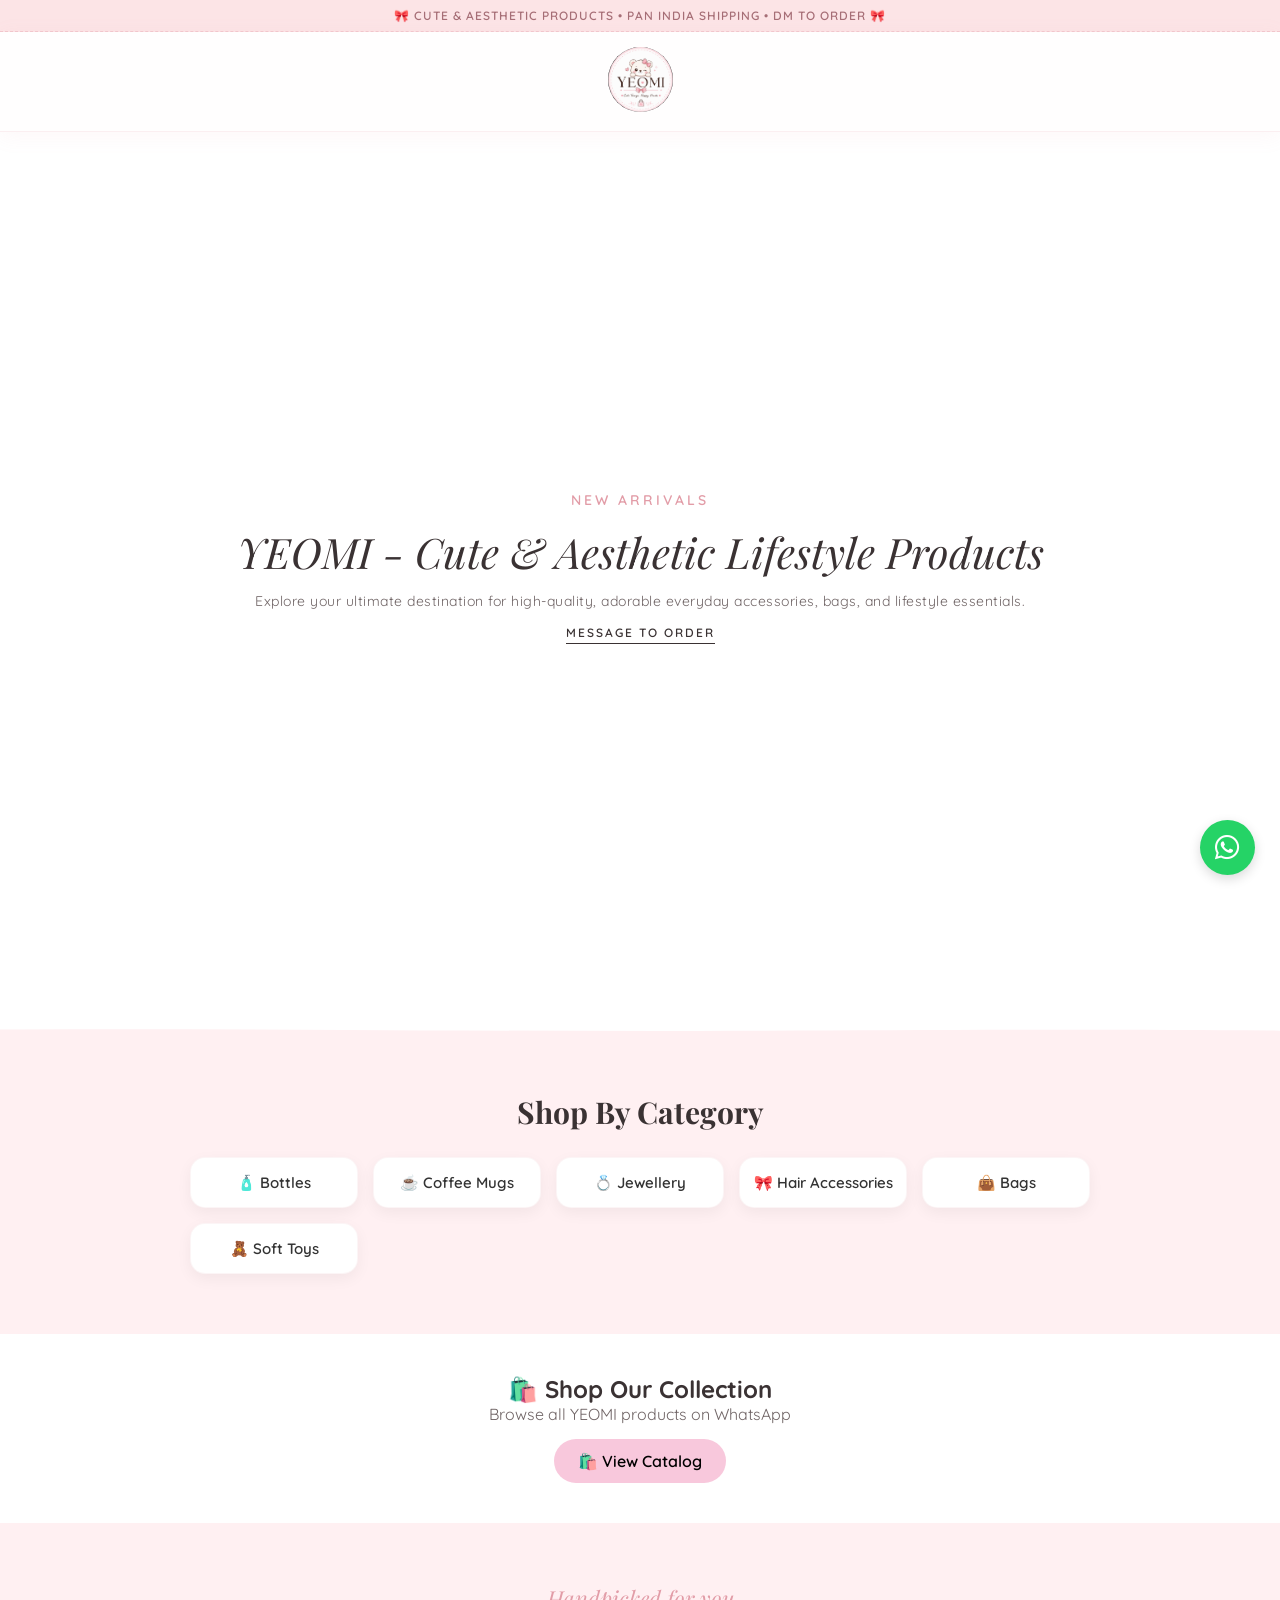
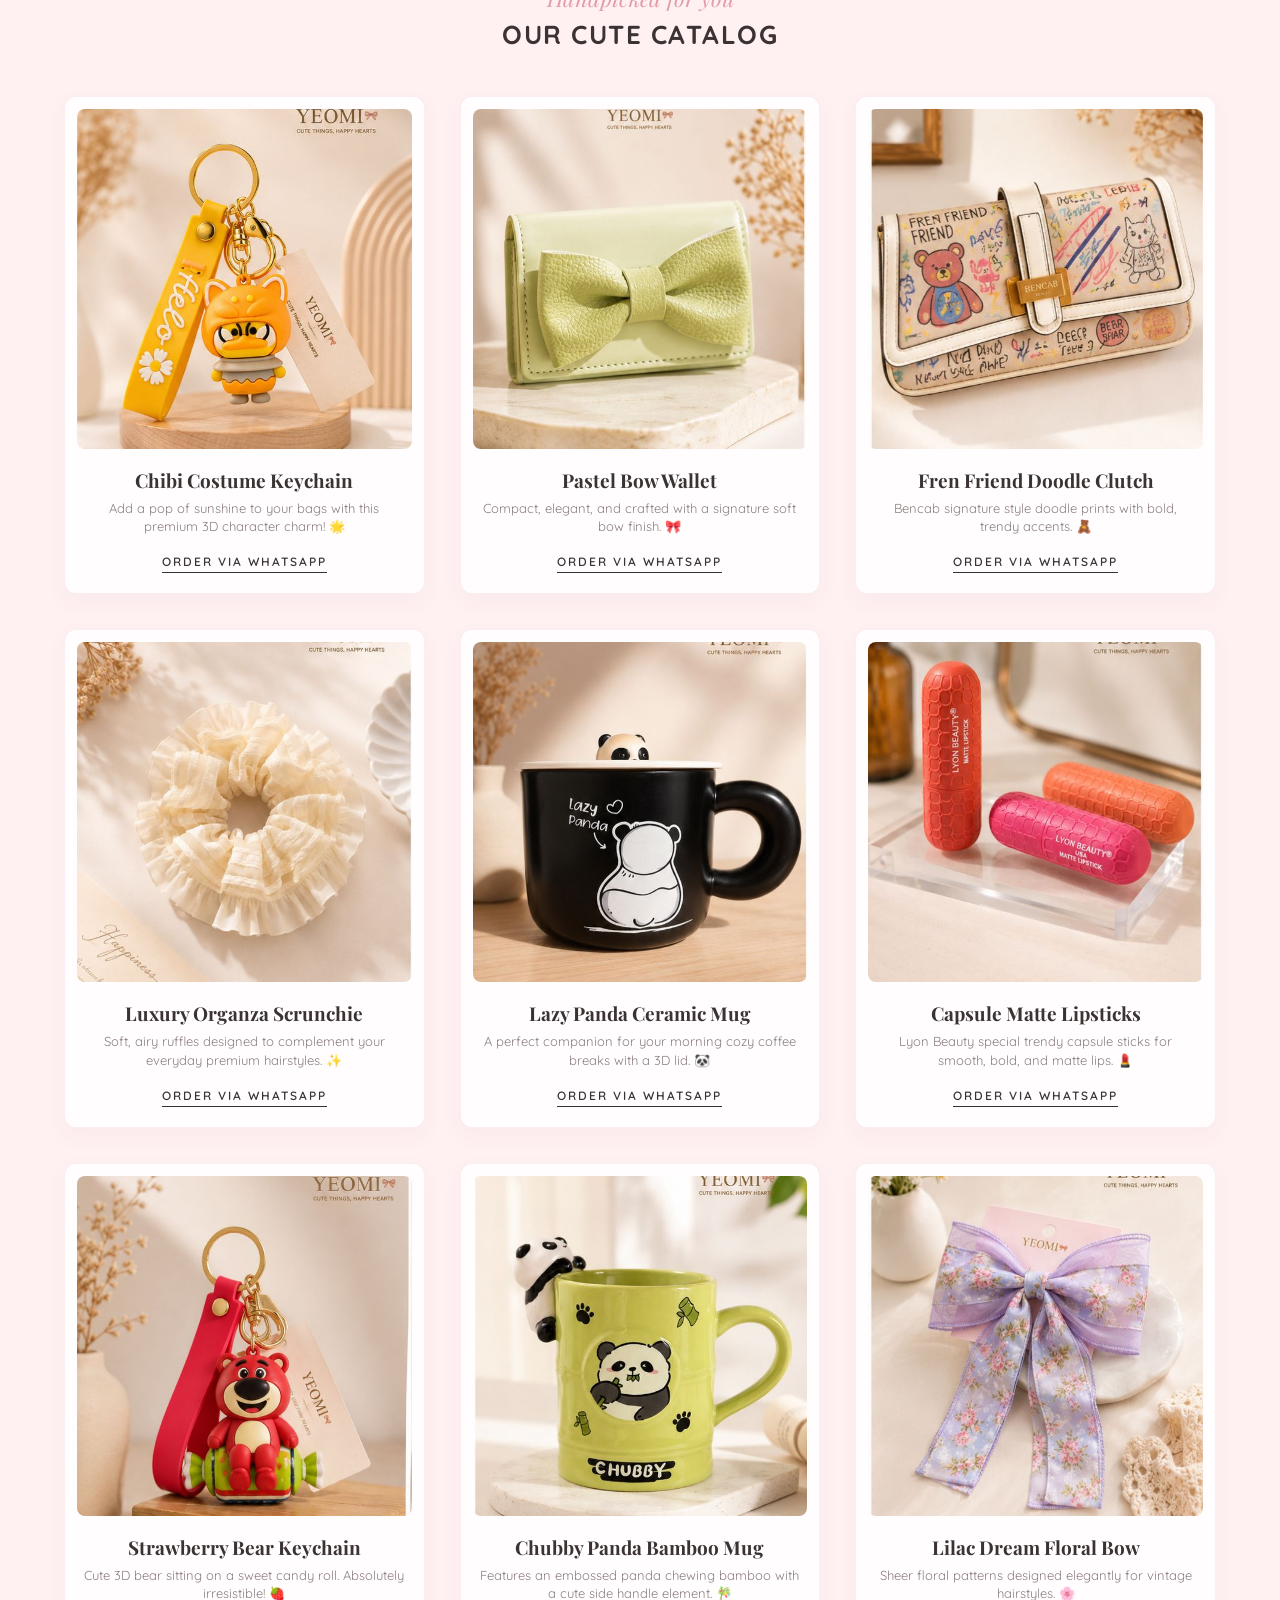
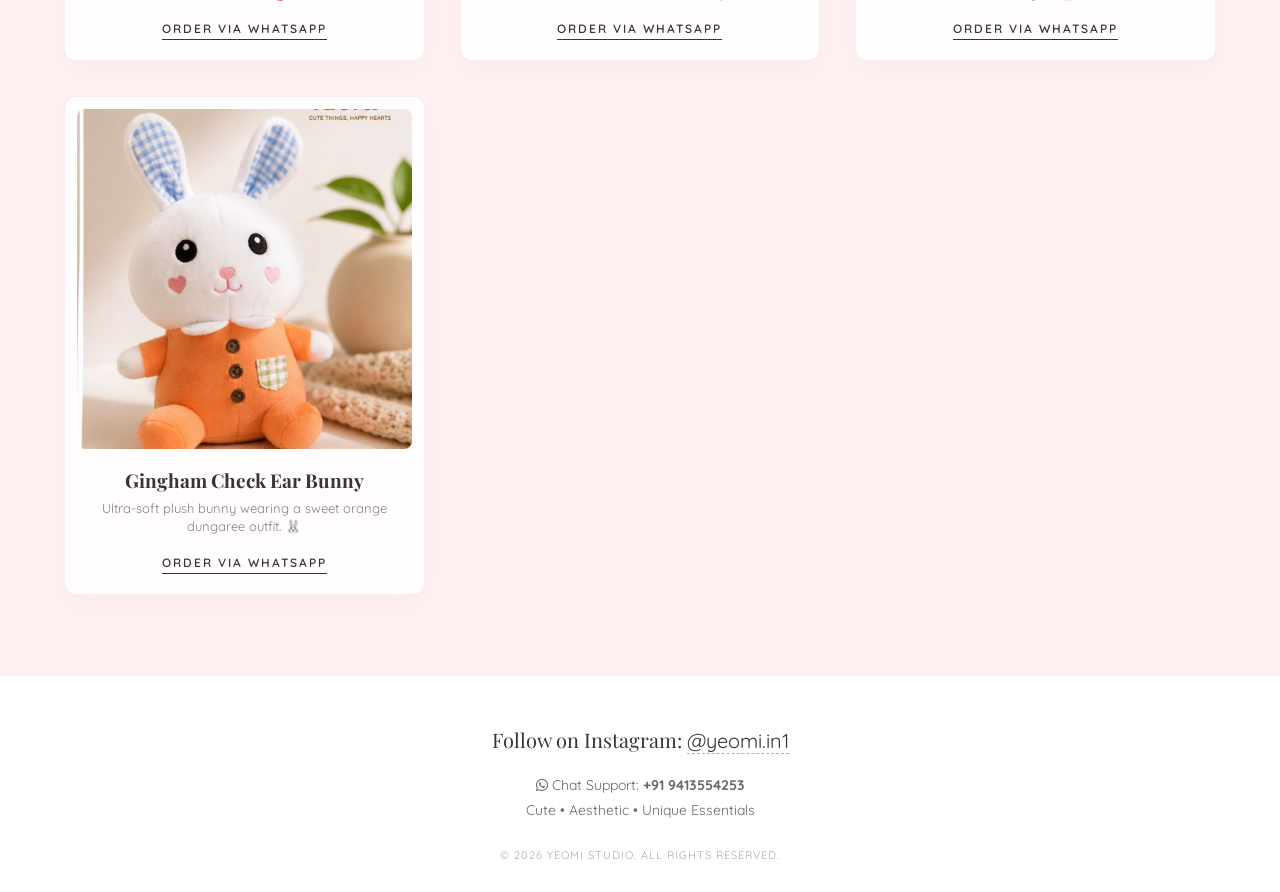
==== index.html @ 7b96a50b "Update index.html" ====
<!DOCTYPE html>
<html lang="en">
<head>
    <meta name="description" content="YEOMI - Cute & Aesthetic Lifestyle Products. Shop jewellery, handbags, school bags, lunch boxes, stationery, soft toys, gifts and more.">
    <meta name="keywords" content="YEOMI, lifestyle products, jewellery, handbags, school bags, lunch box, stationery, soft toys, gifts, cute products, aesthetic products">
    <meta name="author" content="YEOMI">
    <meta property="og:title" content="YEOMI | Cute Things, Happy Hearts">
    <meta property="og:description" content="Discover cute and aesthetic lifestyle products at YEOMI.">
    <meta property="og:type" content="website">
    <meta property="og:url" content="https://yeomiin.github.io/Yeomi/">
    <meta name="robots" content="index, follow">
    <meta name="google-site-verification" content="_8kBS1k2-muERNUGoUPrbV5JRM7Hd-opxj6peXqJu1k" />
    <meta charset="UTF-8">
    <meta name="viewport" content="width=device-width, initial-scale=1.0">
    <title>YEOMI | Cute Things, Happy Hearts</title>
    
    <link rel="preconnect" href="https://fonts.googleapis.com">
    <link rel="preconnect" href="https://fonts.gstatic.com" crossorigin>
    <link href="https://fonts.googleapis.com/css2?family=Playfair+Display:ital,wght@0,400..700;1,400..700&family=Quicksand:wght@400;500;600;700&display=swap" rel="stylesheet">
    <link rel="stylesheet" href="https://cdnjs.cloudflare.com/ajax/libs/font-awesome/6.4.0/css/all.min.css">
    <link rel="stylesheet" href="style.css">

    <style>
        :root {
            --bg-soft-pink: #FFF0F2;
            --premium-cream: #FFFDFD;
            --text-charcoal: #3A3233;
            --accent-rose: #E29CA7;
        }

        * {
            margin: 0;
            padding: 0;
            box-sizing: border-box;
            font-family: 'Quicksand', sans-serif;
        }

        body {
            background-color: var(--bg-soft-pink);
            color: var(--text-charcoal);
            overflow-x: hidden;
        }

        /* Top Bar */
        .top-bar {
            background-color: #FCE4E6;
            text-align: center;
            padding: 8px 10px;
            font-size: 12px;
            font-weight: 600;
            letter-spacing: 1px;
            color: #A66E76;
            border-bottom: 1px dashed rgba(226, 156, 167, 0.4);
        }

        /* Header Layout */
        header {
            background: rgba(255, 255, 255, 0.9);
            backdrop-filter: blur(10px);
            padding: 15px 5%;
            display: flex;
            justify-content: center;
            align-items: center;
            position: sticky;
            top: 0;
            z-index: 1000;
            border-bottom: 1px solid rgba(226, 156, 167, 0.15);
            box-shadow: 0 4px 20px rgba(226, 156, 167, 0.08);
        }

        .logo-container {
            text-align: center;
        }

        .brand-logo-img {
            height: 65px;
            object-fit: contain;
            border-radius: 50px;
        }

        /* Hero Section Fixed Responsive */
        .hero-section {
            background: white;
            padding: 60px 8% 90px;
            text-align: center;
            position: relative;
            display: flex;
            flex-direction: column;
            align-items: center;
            justify-content: center;
        }

        .hero-section h1 {
            font-family: 'Playfair Display', serif;
            font-style: italic;
            font-size: 42px;
            font-weight: 400;
            color: var(--text-charcoal);
            margin-bottom: 12px;
        }

        .hero-section p {
            font-size: 15px;
            color: #706566;
            max-width: 550px;
            margin: 0 auto 25px;
            letter-spacing: 0.5px;
        }

        /* Categories Styling */
        .categories {
            text-align: center;
            padding: 60px 5%;
            background: var(--bg-soft-pink);
        }

        .categories h2 {
            font-family: 'Playfair Display', serif;
            font-size: 30px;
            margin-bottom: 25px;
            color: var(--text-charcoal);
        }

        .category-grid {
            display: grid;
            grid-template-columns: repeat(auto-fit, minmax(140px, 1fr));
            gap: 15px;
            max-width: 900px;
            margin: 0 auto;
        }

        .category-grid a {
            padding: 15px 10px;
            background: #fff;
            border-radius: 15px;
            text-decoration: none;
            color: #333;
            font-size: 15px;
            font-weight: 600;
            box-shadow: 0 5px 15px rgba(0,0,0,0.05);
            transition: transform 0.3s ease;
            border: 1px solid rgba(226, 156, 167, 0.1);
        }

        .category-grid a:hover {
            transform: translateY(-3px);
        }

        /* Torn border divider style */
        .torn-divider {
            position: absolute;
            bottom: 0;
            left: 0;
            width: 100%;
            overflow: hidden;
            line-height: 0;
            transform: rotate(180deg);
        }

        .torn-divider svg {
            position: relative;
            display: block;
            width: calc(150% + 1.3px);
            height: 35px;
        }

        .torn-divider .shape-fill {
            fill: var(--bg-soft-pink);
        }

        /* Grid Section */
        .grid-container {
            padding: 60px 5% 80px;
        }

        .section-header-tag {
            font-family: 'Playfair Display', serif;
            font-style: italic;
            font-size: 22px;
            text-align: center;
            color: var(--accent-rose);
            margin-bottom: 5px;
        }

        .section-main-title {
            font-size: 26px;
            font-weight: 700;
            text-align: center;
            letter-spacing: 1.5px;
            text-transform: uppercase;
            margin-bottom: 45px;
            color: var(--text-charcoal);
        }

        .product-grid {
            display: grid;
            grid-template-columns: repeat(auto-fit, minmax(280px, 1fr));
            gap: 35px;
        }

        .product-card {
            background: var(--premium-cream);
            border-radius: 12px;
            box-shadow: 0 8px 25px rgba(109, 76, 81, 0.04);
            border: 1px solid rgba(226, 156, 167, 0.15);
            padding: 12px;
            transition: transform 0.4s ease, box-shadow 0.4s ease;
            display: flex;
            flex-direction: column;
            justify-content: space-between;
        }

        .product-card:hover {
            transform: translateY(-6px);
            box-shadow: 0 12px 30px rgba(226, 156, 167, 0.2);
        }

        .image-box {
            width: 100%;
            height: 340px;
            overflow: hidden;
            position: relative;
            background: #fff;
            border-radius: 8px;
        }

        .image-box img {
            width: 100%;
            height: 100%;
            object-fit: cover;
            transition: transform 0.5s ease;
        }

        .product-card:hover .image-box img {
            transform: scale(1.04);
        }

        .product-meta {
            padding: 18px 5px 8px;
            text-align: center;
        }

        .product-name {
            font-family: 'Playfair Display', serif;
            font-size: 19px;
            color: var(--text-charcoal);
            margin-bottom: 6px;
        }

        .product-caption {
            font-size: 13px;
            color: #8C7E80;
            margin-bottom: 15px;
            line-height: 1.4;
        }

        .action-link {
            display: inline-block;
            border-bottom: 1px solid var(--text-charcoal);
            color: var(--text-charcoal);
            text-decoration: none;
            font-size: 12px;
            font-weight: 600;
            letter-spacing: 2px;
            text-transform: uppercase;
            padding-bottom: 3px;
            transition: all 0.3s;
        }

        .action-link:hover {
            color: var(--accent-rose);
            border-color: var(--accent-rose);
        }

        .whatsapp-float {
            position: fixed;
            bottom: 25px;
            right: 25px;
            background-color: #25D366;
            color: white;
            width: 55px;
            height: 55px;
            border-radius: 50%;
            display: flex;
            justify-content: center;
            align-items: center;
            font-size: 28px;
            box-shadow: 0 4px 12px rgba(0,0,0,0.15);
            z-index: 2000;
            text-decoration: none;
        }

        footer {
            background: white;
            padding: 50px 5% 30px;
            text-align: center;
            border-top: 1px solid rgba(226, 156, 167, 0.15);
        }

        .footer-logo {
            height: 50px;
            margin-bottom: 15px;
            border-radius: 50px;
        }

        .insta-handle {
            font-family: 'Playfair Display', serif;
            font-size: 20px;
            margin-bottom: 20px;
        }

        .insta-handle a {
            color: var(--text-charcoal);
            text-decoration: none;
            border-bottom: 1px dashed var(--accent-rose);
        }

        .info-lines {
            font-size: 14px;
            color: #706566;
            line-height: 1.8;
            margin-bottom: 25px;
        }

        .footer-rights {
            font-size: 11px;
            color: #B5A9AA;
            letter-spacing: 1px;
            text-transform: uppercase;
        }

        /* --- MOBILE RESPONSIVE FIXES --- */
        @media (max-width: 768px) {
            .hero-section {
                padding: 50px 20px 70px;
            }
            .hero-section h1 {
                font-size: 28px;
                line-height: 1.3;
            }
            .hero-section p {
                font-size: 14px;
            }
            .category-grid {
                grid-template-columns: repeat(2, 1fr); /* Mobile par automatic 2 columns */
                gap: 10px;
            }
            .product-grid {
                grid-template-columns: 1fr; /* Mobile par single product column */
                gap: 25px;
            }
        }
    </style>
</head>
<body>

    <div class="top-bar">
        🎀 CUTE & AESTHETIC PRODUCTS • PAN INDIA SHIPPING • DM TO ORDER 🎀
    </div>

    <header>
        <div class="logo-container">
            <img src="IMG_6376.jpg.PNG" alt="YEOMI Logo" class="brand-logo-img" onerror="this.src='https://via.placeholder.com/150x65/fff/e29ca7?text=YEOMI'">
        </div>
    </header>

    <div class="hero-section">
        <p style="text-transform: uppercase; font-size: 11px; letter-spacing: 3px; color: var(--accent-rose); font-weight: 600; margin-bottom: 5px;">New Arrivals</p>
        <h1>YEOMI - Cute & Aesthetic Lifestyle Products</h1>
        <p>Explore your ultimate destination for high-quality, adorable everyday accessories, bags, and lifestyle essentials.</p>
        <a href="https://wa.me/919413554253" target="_blank" class="action-link">Message To Order</a>

        <div class="torn-divider">
            <svg data-name="Layer 1" xmlns="http://www.w3.org/2000/svg" viewBox="0 0 1200 1200" preserveAspectRatio="none">
                <path d="M0,0V46.29c47.79,22.2,103.59,32.17,158,28,70.36-5.37,136.33-33.31,206.8-37.5C438.64,32.43,512.34,53.67,583,72.05c69.27,18,138.3,24.88,209.4,13.08,36.15-6,69.85-17.84,104.45-29.34C989.49,25,1113-14.29,1200,42.4V0Z" class="shape-fill"></path>
            </svg>
        </div>
    </div>

    <section class="categories">
        <h2>Shop By Category</h2>
        <div class="category-grid">
            <a href="bottles.html">🧴 Bottles</a>
            <a href="mugs.html">☕ Coffee Mugs</a>
            <a href="jewellery.html">💍 Jewellery</a>
            <a href="hair.html">🎀 Hair Accessories</a>
            <a href="bags.html">👜 Bags</a>
            <a href="toys.html">🧸 Soft Toys</a>
        </div>
    </section>

    <section style="text-align:center; padding:40px 20px; background: white;">
        <h2>🛍️ Shop Our Collection</h2>
        <p style="color:#706566; margin-bottom: 15px;">Browse all YEOMI products on WhatsApp</p>
        <a href="https://wa.me/c/919413554253" target="_blank">
            <button style="background:#f8c8dc; color:#000; border:none; padding:12px 24px; border-radius:25px; font-size:16px; cursor:pointer; font-weight:600;">
                🛍️ View Catalog
            </button>
        </a>
    </section>

    <div class="grid-container">
        <div class="section-header-tag">Handpicked for you</div>
        <div class="section-main-title">Our Cute Catalog</div>

        <div class="product-grid">
            <div class="product-card">
                <div class="image-box">
                    <img src="IMG_6451.jpeg.JPG" alt="Yellow Costume Keychain" onerror="this.src='https://via.placeholder.com/300x340/fff/e29ca7?text=Keychain'">
                </div>
                <div class="product-meta">
                    <h3 class="product-name">Chibi Costume Keychain</h3>
                    <p class="product-caption">Add a pop of sunshine to your bags with this premium 3D character charm! 🌟</p>
                    <a href="https://wa.me/919413554253?text=Hi%20YEOMI,%20I%20want%20to%20order%20the%20Yellow%20Costume%20Keychain" target="_blank" class="action-link">Order via WhatsApp</a>
                </div>
            </div>

            <div class="product-card">
                <div class="image-box">
                    <img src="IMG_6458.jpeg.JPG" alt="Aesthetic Bow Wallet" onerror="this.src='https://via.placeholder.com/300x340/fff/e29ca7?text=Wallet'">
                </div>
                <div class="product-meta">
                    <h3 class="product-name">Pastel Bow Wallet</h3>
                    <p class="product-caption">Compact, elegant, and crafted with a signature soft bow finish. 🎀</p>
                    <a href="https://wa.me/919413554253?text=Hi%20YEOMI,%20I%20want%20to%20order%20the%20Pastel%20Bow%20Wallet" target="_blank" class="action-link">Order via WhatsApp</a>
                </div>
            </div>

            <div class="product-card">
                <div class="image-box">
                    <img src="IMG_6457.jpeg.JPG" alt="Doodle Art Bag" onerror="this.src='https://via.placeholder.com/300x340/fff/e29ca7?text=Clutch'">
                </div>
                <div class="product-meta">
                    <h3 class="product-name">Fren Friend Doodle Clutch</h3>
                    <p class="product-caption">Bencab signature style doodle prints with bold, trendy accents. 🧸</p>
                    <a href="https://wa.me/919413554253?text=Hi%20YEOMI,%20I%20want%20to%20order%20the%20Doodle%20Clutch" target="_blank" class="action-link">Order via WhatsApp</a>
                </div>
            </div>

            <div class="product-card">
                <div class="image-box">
                    <img src="IMG_64510.jpeg.JPG" alt="Frilly Scrunchie" onerror="this.src='https://via.placeholder.com/300x340/fff/e29ca7?text=Scrunchie'">
                </div>
                <div class="product-meta">
                    <h3 class="product-name">Luxury Organza Scrunchie</h3>
                    <p class="product-caption">Soft, airy ruffles designed to complement your everyday premium hairstyles. ✨</p>
                    <a href="https://wa.me/919413554253?text=Hi%20YEOMI,%20I%20want%20to%20order%20the%20Organza%20Scrunchie" target="_blank" class="action-link">Order via WhatsApp</a>
                </div>
            </div>

            <div class="product-card">
                <div class="image-box">
                    <img src="IMG_6459.jpeg.JPG" alt="Lazy Panda Mug" onerror="this.src='https://via.placeholder.com/300x340/fff/e29ca7?text=Panda+Mug+Black'">
                </div>
                <div class="product-meta">
                    <h3 class="product-name">Lazy Panda Ceramic Mug</h3>
                    <p class="product-caption">A perfect companion for your morning cozy coffee breaks with a 3D lid. 🐼</p>
                    <a href="https://wa.me/919413554253?text=Hi%20YEOMI,%20I%20want%20to%20order%20the%20Lazy%20Panda%20Mug" target="_blank" class="action-link">Order via WhatsApp</a>
                </div>
            </div>

            <div class="product-card">
                <div class="image-box">
                    <img src="IMG_6452.jpeg.JPG" alt="Capsule Matte Lipsticks" onerror="this.src='https://via.placeholder.com/300x340/fff/e29ca7?text=Lipsticks'">
                </div>
                <div class="product-meta">
                    <h3 class="product-name">Capsule Matte Lipsticks</h3>
                    <p class="product-caption">Lyon Beauty special trendy capsule sticks for smooth, bold, and matte lips. 💄</p>
                    <a href="https://wa.me/919413554253?text=Hi%20YEOMI,%20I%20want%20to%20order%20the%20Capsule%20Lipsticks" target="_blank" class="action-link">Order via WhatsApp</a>
                </div>
            </div>

            <div class="product-card">
                <div class="image-box">
                    <img src="IMG_6456.jpeg.JPG" alt="Red Lotso Bear Keychain" onerror="this.src='https://via.placeholder.com/300x340/fff/e29ca7?text=Bear+Keychain'">
                </div>
                <div class="product-meta">
                    <h3 class="product-name">Strawberry Bear Keychain</h3>
                    <p class="product-caption">Cute 3D bear sitting on a sweet candy roll. Absolutely irresistible! 🍓</p>
                    <a href="https://wa.me/919413554253?text=Hi%20YEOMI,%20I%20want%20to%20order%20the%20Strawberry%20Bear%20Keychain" target="_blank" class="action-link">Order via WhatsApp</a>
                </div>
            </div>

            <div class="product-card">
                <div class="image-box">
                    <img src="IMG_6453.jpeg.JPG" alt="Chubby Panda Mug" onerror="this.src='https://via.placeholder.com/300x340/fff/e29ca7?text=Panda+Mug+Green'">
                </div>
                <div class="product-meta">
                    <h3 class="product-name">Chubby Panda Bamboo Mug</h3>
                    <p class="product-caption">Features an embossed panda chewing bamboo with a cute side handle element. 🎋</p>
                    <a href="https://wa.me/919413554253?text=Hi%20YEOMI,%20I%20want%20to%20order%20the%20Chubby%20Panda%20Mug" target="_blank" class="action-link">Order via WhatsApp</a>
                </div>
            </div>

            <div class="product-card">
                <div class="image-box">
                    <img src="IMG_6455.jpeg.JPG" alt="Purple Floral Bow Clip" onerror="this.src='https://via.placeholder.com/300x340/fff/e29ca7?text=Floral+Bow'">
                </div>
                <div class="product-meta">
                    <h3 class="product-name">Lilac Dream Floral Bow</h3>
                    <p class="product-caption">Sheer floral patterns designed elegantly for vintage hairstyles. 🌸</p>
                    <a href="https://wa.me/919413554253?text=Hi%20YEOMI,%20I%20want%20to%20order%20the%20Lilac%20Floral%20Bow" target="_blank" class="action-link">Order via WhatsApp</a>
                </div>
            </div>

            <div class="product-card">
                <div class="image-box">
                    <img src="IMG_6454.jpeg.JPG" alt="Cute Bunny Plush" onerror="this.src='https://via.placeholder.com/300x340/fff/e29ca7?text=Bunny+Plush'">
                </div>
                <div class="product-meta">
                    <h3 class="product-name">Gingham Check Ear Bunny</h3>
                    <p class="product-caption">Ultra-soft plush bunny wearing a sweet orange dungaree outfit. 🐰</p>
                    <a href="https://wa.me/919413554253?text=Hi%20YEOMI,%20I%20want%20to%20order%20the%20Bunny%20Plush" target="_blank" class="action-link">Order via WhatsApp</a>
                </div>
            </div>
        </div>
    </div>

    <footer>
        <img src="IMG_6376.jpg" alt="YEOMI Footer Logo" class="footer-logo" onerror="this.style.display='none'">
        <div class="insta-handle">
            Follow on Instagram: <a href="https://www.instagram.com/yeomi.in1" target="_blank">@yeomi.in1</a>
        </div>
        <div class="info-lines">
            <i class="fab fa-whatsapp"></i> Chat Support: <strong>+91 9413554253</strong> <br>
            Cute • Aesthetic • Unique Essentials
        </div>
        <div class="footer-rights">
            &copy; 2026 YEOMI Studio. All Rights Reserved.
        </div>
    </footer>

    <a href="https://wa.me/919413554253" class="whatsapp-float" target="_blank" title="Chat with YEOMI">
        <i class="fab fa-whatsapp"></i>
    </a>

</body>
</html>
---- style.css ----
/* Reset & Base Styles */
* {
    margin: 0;
    padding: 0;
    box-sizing: border-box;
}

body {
    background-color: #FDFBF7; /* Matte Creamy Ivory */
    font-family: 'Montserrat', sans-serif;
    color: #2C2520; /* Deep Charcoal Espresso */
    overflow-x: hidden;
}

/* Navbar Styling */
.navbar {
    position: fixed;
    top: 0;
    left: 0;
    width: 100%;
    display: flex;
    justify-content: space-between;
    align-items: center;
    padding: 25px 50px;
    background-color: rgba(253, 251, 247, 0.85); /* Semi-transparent cream */
    backdrop-filter: blur(10px);
    z-index: 1000;
    border-bottom: 1px solid rgba(44, 37, 32, 0.05);
}

.nav-links a, .nav-icons a {
    text-decoration: none;
    color: #2C2520;
    font-size: 11px;
    text-transform: uppercase;
    letter-spacing: 2px;
    margin-right: 30px;
    font-weight: 300;
    transition: opacity 0.3s ease;
}

.nav-links a:hover, .nav-icons a:hover {
    opacity: 0.6;
}

.brand-logo h1 {
    font-family: 'Bodoni Moda', serif;
    font-size: 28px;
    font-weight: 400;
    letter-spacing: 6px;
    text-transform: uppercase;
}

/* Hero Section Styling */
.hero-section {
    position: relative;
    width: 100%;
    height: 100vh;
    display: flex;
    align-items: center;
    justify-content: center;
    text-align: center;
}

.hero-image-wrapper {
    position: absolute;
    top: 0;
    left: 0;
    width: 100%;
    height: 100%;
    z-index: 1;
}

.hero-img {
    width: 100%;
    height: 100%;
    object-fit: cover; /* Responsively handles the image across devices */
    filter: brightness(0.95); /* Makes the text overlay pop elegantly */
}

.hero-content {
    position: relative;
    z-index: 2;
    max-width: 800px;
    padding: 20px;
}

.hero-subtitle {
    font-size: 12px;
    letter-spacing: 4px;
    text-transform: uppercase;
    margin-bottom: 15px;
    font-weight: 400;
    opacity: 0.8;
}

.hero-title {
    font-family: 'Bodoni Moda', serif;
    font-size: 52px;
    font-weight: 300;
    letter-spacing: 2px;
    margin-bottom: 35px;
    font-style: italic;
}

.hero-btn {
    display: inline-block;
    text-decoration: none;
    color: #2C2520;
    font-size: 11px;
    letter-spacing: 3px;
    font-weight: 400;
    padding: 12px 35px;
    border: 1px solid #2C2520;
    background: transparent;
    transition: all 0.4s ease;
}

.hero-btn:hover {
    background-color: #2C2520;
    color: #FDFBF7;
}

/* Mobile Responsiveness */
@media (max-width: 768px) {
    .navbar {
        padding: 20px;
    }
    .nav-links {
        display: none; /* Premium mobile menus usually hide links into a burger icon */
    }
    .hero-title {
        font-size: 36px;
    }
}.categories {
  text-align: center;
  padding: 40px 20px;
}

.categories h2 {
  font-size: 30px;
  margin-bottom: 25px;
}

.category-grid {
  display: grid;
  grid-template-columns: repeat(3, 1fr);
  gap: 15px;
}

.category-grid a {
  padding: 20px;
  background: #fff;
  border-radius: 15px;
  text-decoration: none;
  color: #333;
  font-size: 18px;
  box-shadow: 0 5px 15px rgba(0,0,0,0.1);
}


  .hero-section p {
    font-size: 14px !important;
    max-width: 100% !important; /* Text ko poori screen par sahi se adjust karega */
    margin: 0 auto 15px !important;
  }
}
/* Final Mobile Responsive Fix */
@media (max-width: 768px) {
  
  /* Pure section ko ek line me lane ke liye */
  .hero-section {
    padding: 40px 20px 60px !important;
    display: flex !important;
    flex-direction: column !important; /* Sab ek ke niche ek aayega */
    align-items: center !important;
    justify-content: center !important;
    text-align: center !important;
    gap: 15px !important; /* Elements ke beech gap */
  }

  /* Is section ke andar jo bhi cheez ho (text, buttons, links) unhe seedha karne ke liye */
  .hero-section *, 
  .hero-section div, 
  .hero-section span, 
  .hero-section a {
    position: static !important; /* Purani saari galat positions ko cancel karega */
    display: block !important;
    width: 100% !important;
    max-width: 100% !important;
    margin: 0 auto !important;
    transform: none !important;
    float: none !important;
  }

  /* Heading text size fix */
  .hero-section h1 {
    font-size: 30px !important;
    line-height: 1.3 !important;
    margin-bottom: 10px !important;
  }

  /* Description text fix */
  .hero-section p {
    font-size: 14px !important;
    line-height: 1.5 !important;
    color: #706566 !important;
    margin-bottom: 15px !important;
  }
}
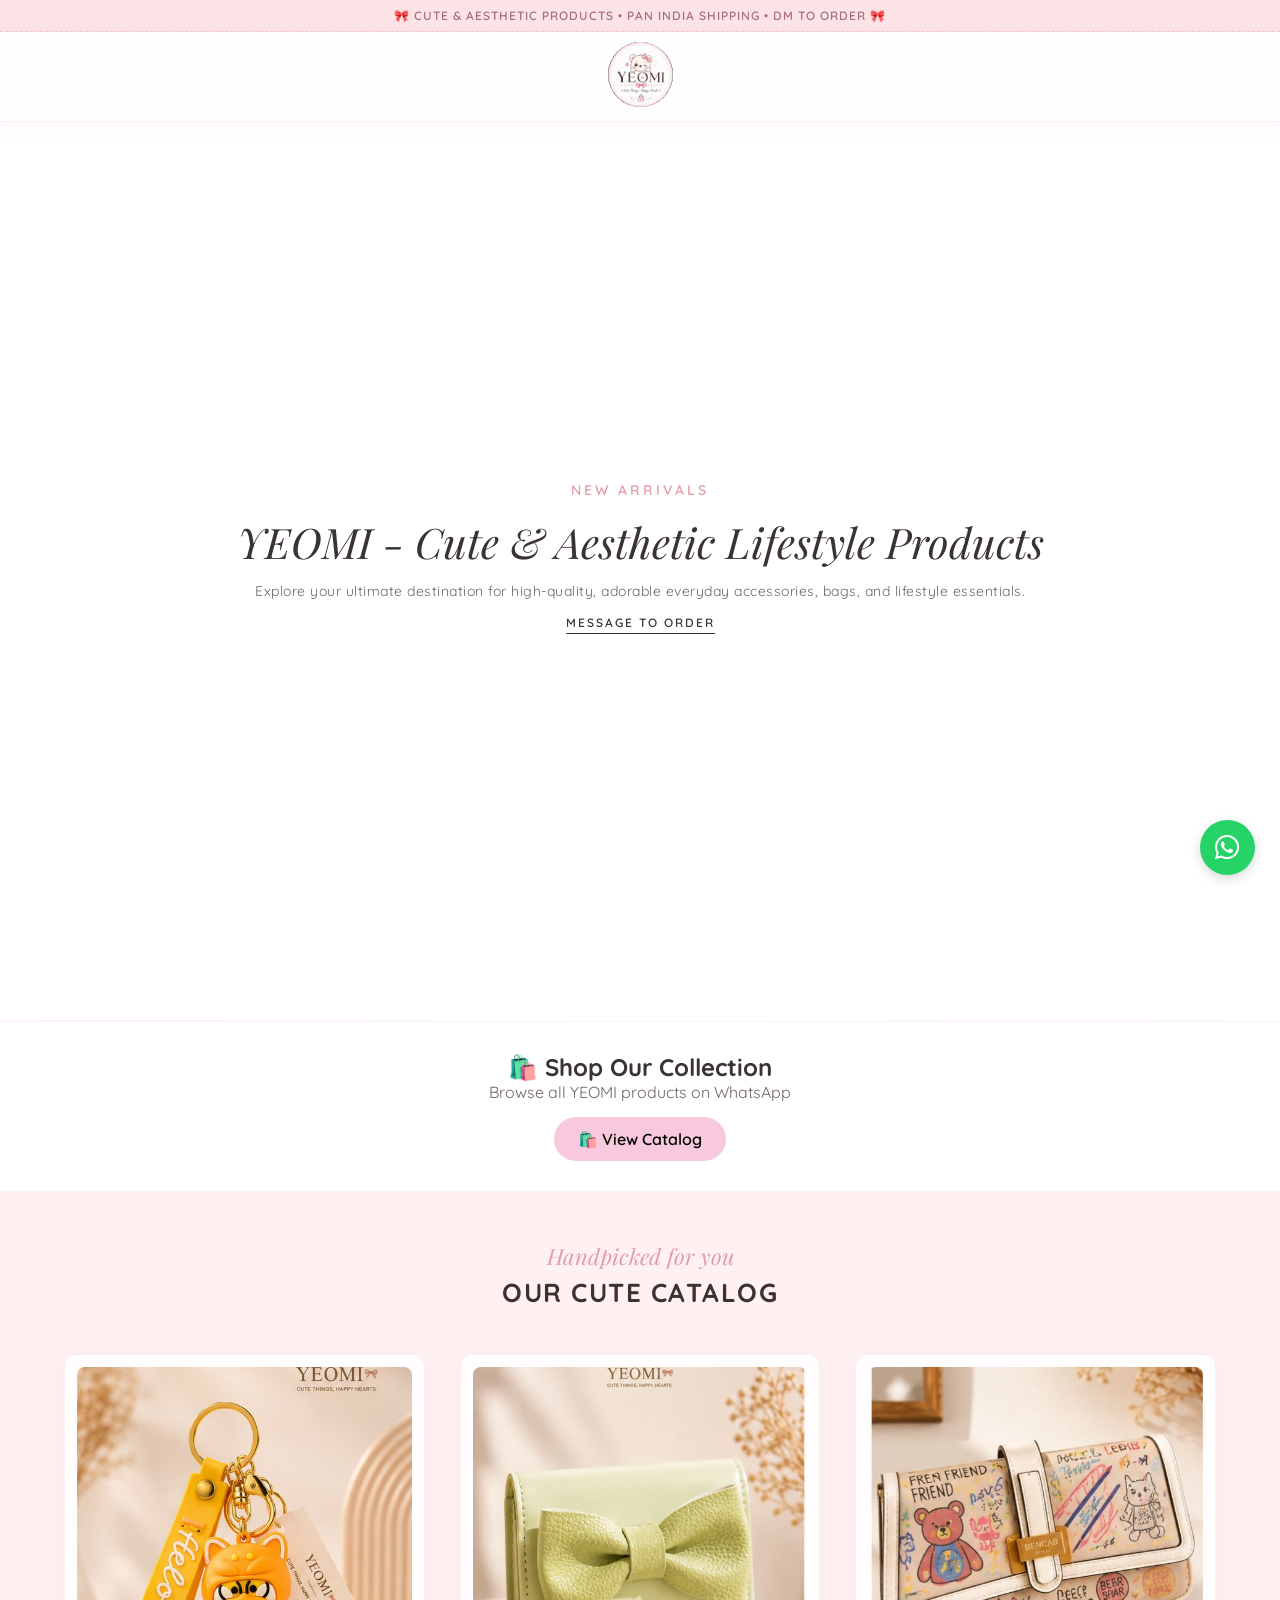
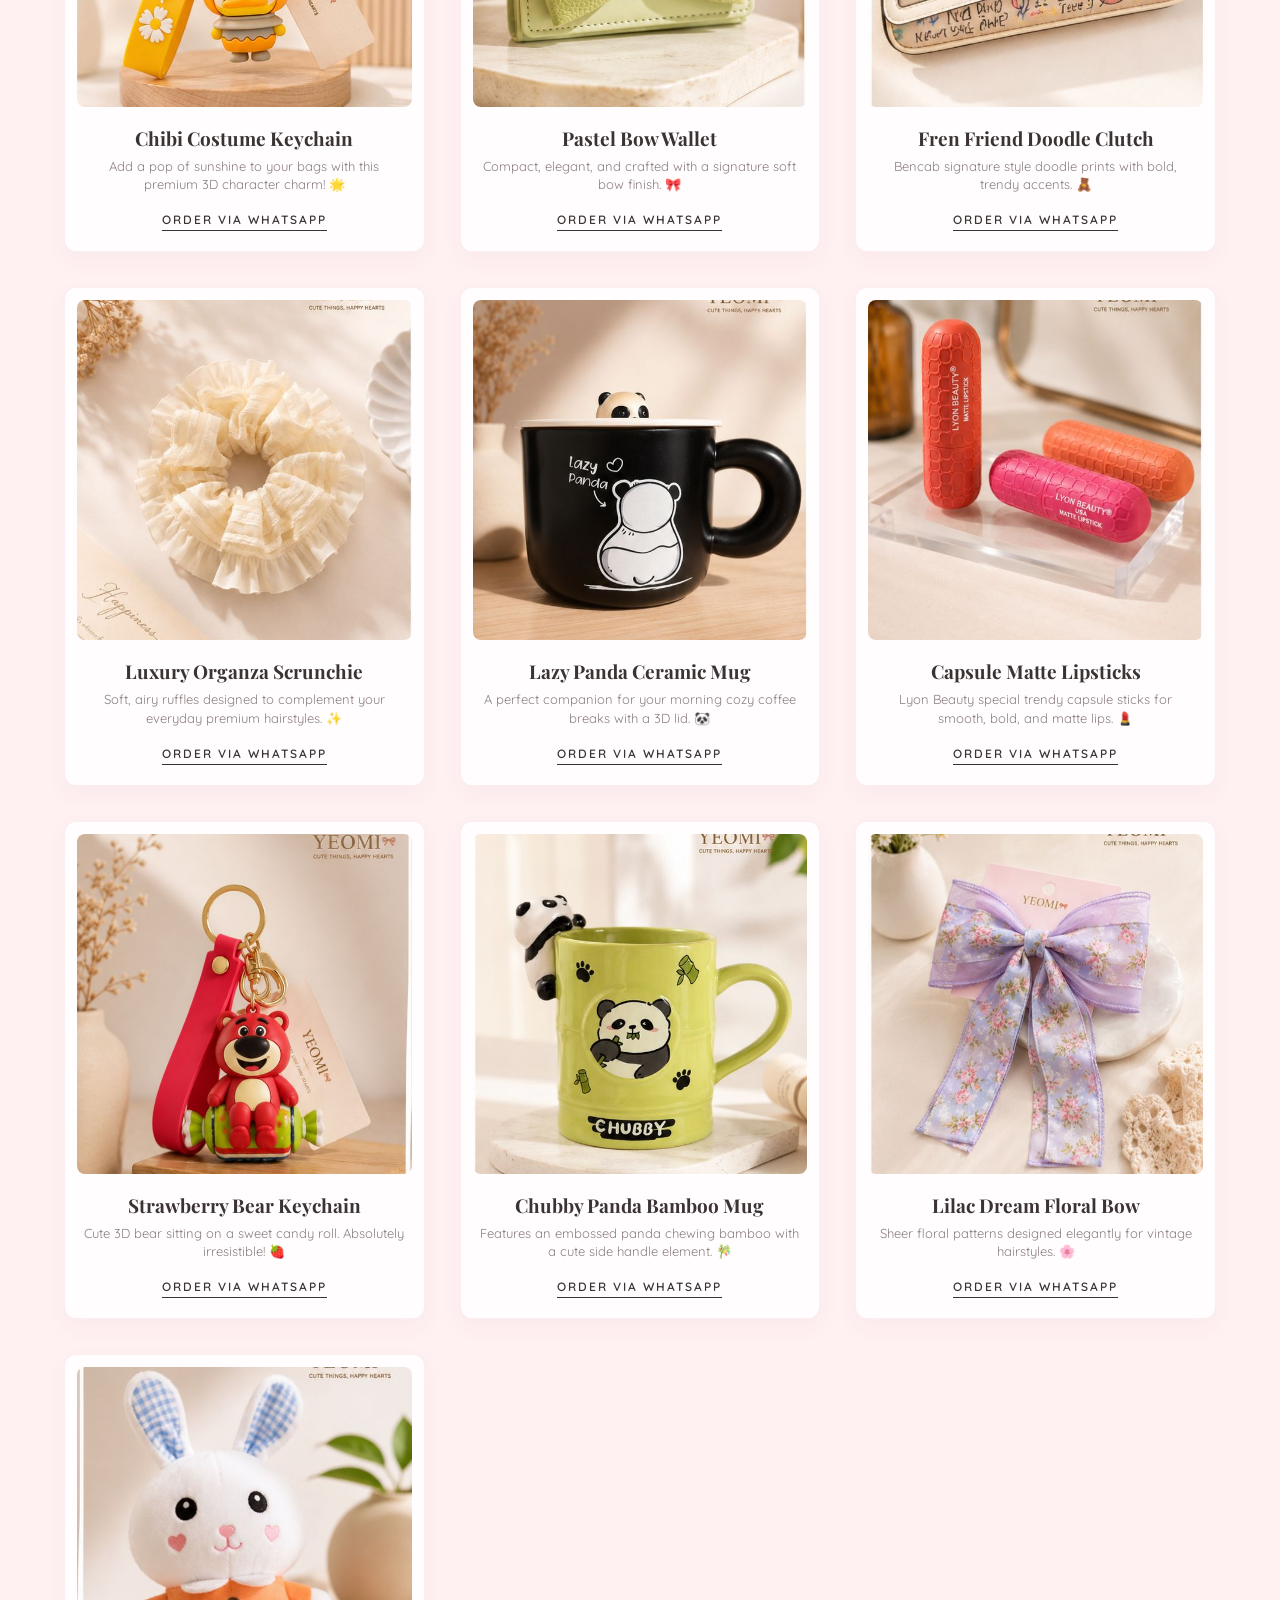
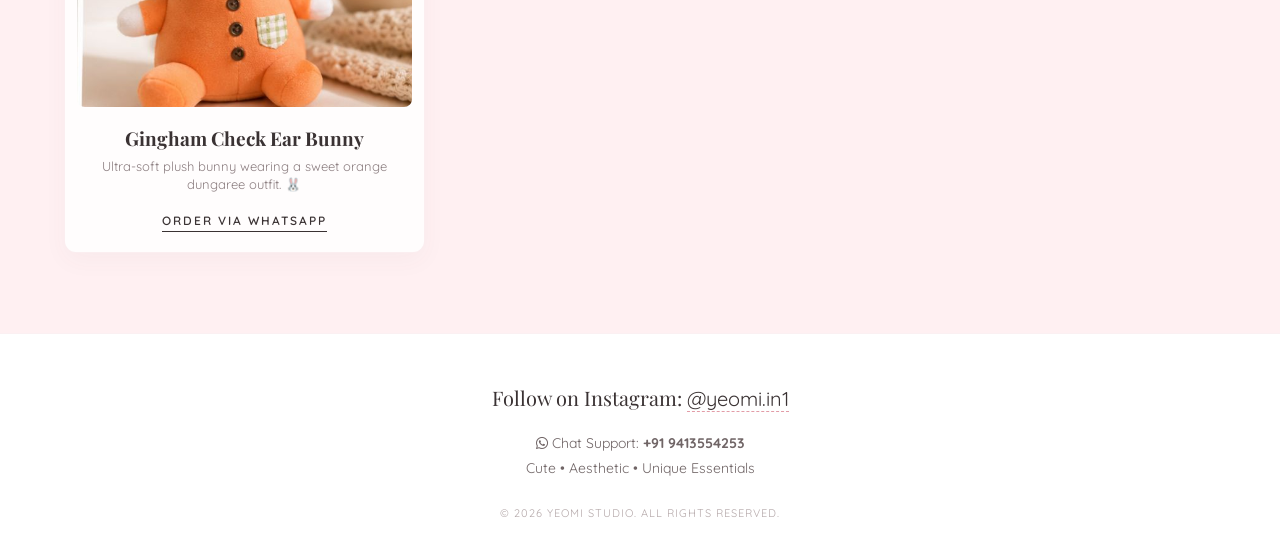
==== commit 451b12b9: "Update index.html" ====
--- a/index.html
+++ b/index.html
@@ -14,6 +14,7 @@
     <meta name="viewport" content="width=device-width, initial-scale=1.0">
     <title>YEOMI | Cute Things, Happy Hearts</title>
     
+    <!-- Premium Fonts -->
     <link rel="preconnect" href="https://fonts.googleapis.com">
     <link rel="preconnect" href="https://fonts.gstatic.com" crossorigin>
     <link href="https://fonts.googleapis.com/css2?family=Playfair+Display:ital,wght@0,400..700;1,400..700&family=Quicksand:wght@400;500;600;700&display=swap" rel="stylesheet">
@@ -57,7 +58,7 @@
         header {
             background: rgba(255, 255, 255, 0.9);
             backdrop-filter: blur(10px);
-            padding: 15px 5%;
+            padding: 10px 5%; /* Padding kam ki taaki gap kam ho */
             display: flex;
             justify-content: center;
             align-items: center;
@@ -78,10 +79,10 @@
             border-radius: 50px;
         }
 
-        /* Hero Section Fixed Responsive */
+        /* Hero Section (Gap Adjusted) */
         .hero-section {
             background: white;
-            padding: 60px 8% 90px;
+            padding: 30px 8% 60px; /* Top aur Bottom padding kam ki gap hatane ke liye */
             text-align: center;
             position: relative;
             display: flex;
@@ -103,47 +104,8 @@
             font-size: 15px;
             color: #706566;
             max-width: 550px;
-            margin: 0 auto 25px;
+            margin: 0 auto 20px;
             letter-spacing: 0.5px;
-        }
-
-        /* Categories Styling */
-        .categories {
-            text-align: center;
-            padding: 60px 5%;
-            background: var(--bg-soft-pink);
-        }
-
-        .categories h2 {
-            font-family: 'Playfair Display', serif;
-            font-size: 30px;
-            margin-bottom: 25px;
-            color: var(--text-charcoal);
-        }
-
-        .category-grid {
-            display: grid;
-            grid-template-columns: repeat(auto-fit, minmax(140px, 1fr));
-            gap: 15px;
-            max-width: 900px;
-            margin: 0 auto;
-        }
-
-        .category-grid a {
-            padding: 15px 10px;
-            background: #fff;
-            border-radius: 15px;
-            text-decoration: none;
-            color: #333;
-            font-size: 15px;
-            font-weight: 600;
-            box-shadow: 0 5px 15px rgba(0,0,0,0.05);
-            transition: transform 0.3s ease;
-            border: 1px solid rgba(226, 156, 167, 0.1);
-        }
-
-        .category-grid a:hover {
-            transform: translateY(-3px);
         }
 
         /* Torn border divider style */
@@ -161,16 +123,23 @@
             position: relative;
             display: block;
             width: calc(150% + 1.3px);
-            height: 35px;
+            height: 25px; /* Height thodi kam ki */
         }
 
         .torn-divider .shape-fill {
             fill: var(--bg-soft-pink);
         }
 
+        /* WhatsApp Catalog Section (Gap Adjusted) */
+        .catalog-callout {
+            text-align: center;
+            padding: 30px 20px; /* Padding kam ki taaki gap balanced rahe */
+            background: white;
+        }
+
         /* Grid Section */
         .grid-container {
-            padding: 60px 5% 80px;
+            padding: 50px 5% 80px;
         }
 
         .section-header-tag {
@@ -332,7 +301,7 @@
         /* --- MOBILE RESPONSIVE FIXES --- */
         @media (max-width: 768px) {
             .hero-section {
-                padding: 50px 20px 70px;
+                padding: 25px 20px 45px; /* Mobile par gap aur kam kar diya */
             }
             .hero-section h1 {
                 font-size: 28px;
@@ -341,12 +310,11 @@
             .hero-section p {
                 font-size: 14px;
             }
-            .category-grid {
-                grid-template-columns: repeat(2, 1fr); /* Mobile par automatic 2 columns */
-                gap: 10px;
+            .catalog-callout {
+                padding: 25px 15px;
             }
             .product-grid {
-                grid-template-columns: 1fr; /* Mobile par single product column */
+                grid-template-columns: 1fr;
                 gap: 25px;
             }
         }
@@ -354,22 +322,26 @@
 </head>
 <body>
 
+    <!-- Top Announcement Line -->
     <div class="top-bar">
         🎀 CUTE & AESTHETIC PRODUCTS • PAN INDIA SHIPPING • DM TO ORDER 🎀
     </div>
 
+    <!-- Header -->
     <header>
         <div class="logo-container">
             <img src="IMG_6376.jpg.PNG" alt="YEOMI Logo" class="brand-logo-img" onerror="this.src='https://via.placeholder.com/150x65/fff/e29ca7?text=YEOMI'">
         </div>
     </header>
 
+    <!-- Hero Area -->
     <div class="hero-section">
         <p style="text-transform: uppercase; font-size: 11px; letter-spacing: 3px; color: var(--accent-rose); font-weight: 600; margin-bottom: 5px;">New Arrivals</p>
         <h1>YEOMI - Cute & Aesthetic Lifestyle Products</h1>
         <p>Explore your ultimate destination for high-quality, adorable everyday accessories, bags, and lifestyle essentials.</p>
         <a href="https://wa.me/919413554253" target="_blank" class="action-link">Message To Order</a>
 
+        <!-- Organic layout wave line -->
         <div class="torn-divider">
             <svg data-name="Layer 1" xmlns="http://www.w3.org/2000/svg" viewBox="0 0 1200 1200" preserveAspectRatio="none">
                 <path d="M0,0V46.29c47.79,22.2,103.59,32.17,158,28,70.36-5.37,136.33-33.31,206.8-37.5C438.64,32.43,512.34,53.67,583,72.05c69.27,18,138.3,24.88,209.4,13.08,36.15-6,69.85-17.84,104.45-29.34C989.49,25,1113-14.29,1200,42.4V0Z" class="shape-fill"></path>
@@ -377,19 +349,8 @@
         </div>
     </div>
 
-    <section class="categories">
-        <h2>Shop By Category</h2>
-        <div class="category-grid">
-            <a href="bottles.html">🧴 Bottles</a>
-            <a href="mugs.html">☕ Coffee Mugs</a>
-            <a href="jewellery.html">💍 Jewellery</a>
-            <a href="hair.html">🎀 Hair Accessories</a>
-            <a href="bags.html">👜 Bags</a>
-            <a href="toys.html">🧸 Soft Toys</a>
-        </div>
-    </section>
-
-    <section style="text-align:center; padding:40px 20px; background: white;">
+    <!-- WhatsApp Catalog Callout -->
+    <section class="catalog-callout">
         <h2>🛍️ Shop Our Collection</h2>
         <p style="color:#706566; margin-bottom: 15px;">Browse all YEOMI products on WhatsApp</p>
         <a href="https://wa.me/c/919413554253" target="_blank">
@@ -399,11 +360,13 @@
         </a>
     </section>
 
+    <!-- Main Dynamic Gallery Block -->
     <div class="grid-container">
         <div class="section-header-tag">Handpicked for you</div>
         <div class="section-main-title">Our Cute Catalog</div>
 
         <div class="product-grid">
+            <!-- Item 1 -->
             <div class="product-card">
                 <div class="image-box">
                     <img src="IMG_6451.jpeg.JPG" alt="Yellow Costume Keychain" onerror="this.src='https://via.placeholder.com/300x340/fff/e29ca7?text=Keychain'">
@@ -415,6 +378,7 @@
                 </div>
             </div>
 
+            <!-- Item 2 -->
             <div class="product-card">
                 <div class="image-box">
                     <img src="IMG_6458.jpeg.JPG" alt="Aesthetic Bow Wallet" onerror="this.src='https://via.placeholder.com/300x340/fff/e29ca7?text=Wallet'">
@@ -426,6 +390,7 @@
                 </div>
             </div>
 
+            <!-- Item 3 -->
             <div class="product-card">
                 <div class="image-box">
                     <img src="IMG_6457.jpeg.JPG" alt="Doodle Art Bag" onerror="this.src='https://via.placeholder.com/300x340/fff/e29ca7?text=Clutch'">
@@ -437,6 +402,7 @@
                 </div>
             </div>
 
+            <!-- Item 4 -->
             <div class="product-card">
                 <div class="image-box">
                     <img src="IMG_64510.jpeg.JPG" alt="Frilly Scrunchie" onerror="this.src='https://via.placeholder.com/300x340/fff/e29ca7?text=Scrunchie'">
@@ -448,6 +414,7 @@
                 </div>
             </div>
 
+            <!-- Item 5 -->
             <div class="product-card">
                 <div class="image-box">
                     <img src="IMG_6459.jpeg.JPG" alt="Lazy Panda Mug" onerror="this.src='https://via.placeholder.com/300x340/fff/e29ca7?text=Panda+Mug+Black'">
@@ -459,6 +426,7 @@
                 </div>
             </div>
 
+            <!-- Item 6 -->
             <div class="product-card">
                 <div class="image-box">
                     <img src="IMG_6452.jpeg.JPG" alt="Capsule Matte Lipsticks" onerror="this.src='https://via.placeholder.com/300x340/fff/e29ca7?text=Lipsticks'">
@@ -470,6 +438,7 @@
                 </div>
             </div>
 
+            <!-- Item 7 -->
             <div class="product-card">
                 <div class="image-box">
                     <img src="IMG_6456.jpeg.JPG" alt="Red Lotso Bear Keychain" onerror="this.src='https://via.placeholder.com/300x340/fff/e29ca7?text=Bear+Keychain'">
@@ -481,6 +450,7 @@
                 </div>
             </div>
 
+            <!-- Item 8 -->
             <div class="product-card">
                 <div class="image-box">
                     <img src="IMG_6453.jpeg.JPG" alt="Chubby Panda Mug" onerror="this.src='https://via.placeholder.com/300x340/fff/e29ca7?text=Panda+Mug+Green'">
@@ -492,6 +462,7 @@
                 </div>
             </div>
 
+            <!-- Item 9 -->
             <div class="product-card">
                 <div class="image-box">
                     <img src="IMG_6455.jpeg.JPG" alt="Purple Floral Bow Clip" onerror="this.src='https://via.placeholder.com/300x340/fff/e29ca7?text=Floral+Bow'">
@@ -503,6 +474,7 @@
                 </div>
             </div>
 
+            <!-- Item 10 -->
             <div class="product-card">
                 <div class="image-box">
                     <img src="IMG_6454.jpeg.JPG" alt="Cute Bunny Plush" onerror="this.src='https://via.placeholder.com/300x340/fff/e29ca7?text=Bunny+Plush'">
@@ -516,6 +488,7 @@
         </div>
     </div>
 
+    <!-- Footer block -->
     <footer>
         <img src="IMG_6376.jpg" alt="YEOMI Footer Logo" class="footer-logo" onerror="this.style.display='none'">
         <div class="insta-handle">
@@ -530,6 +503,7 @@
         </div>
     </footer>
 
+    <!-- Fixed Instant WhatsApp Trigger -->
     <a href="https://wa.me/919413554253" class="whatsapp-float" target="_blank" title="Chat with YEOMI">
         <i class="fab fa-whatsapp"></i>
     </a>
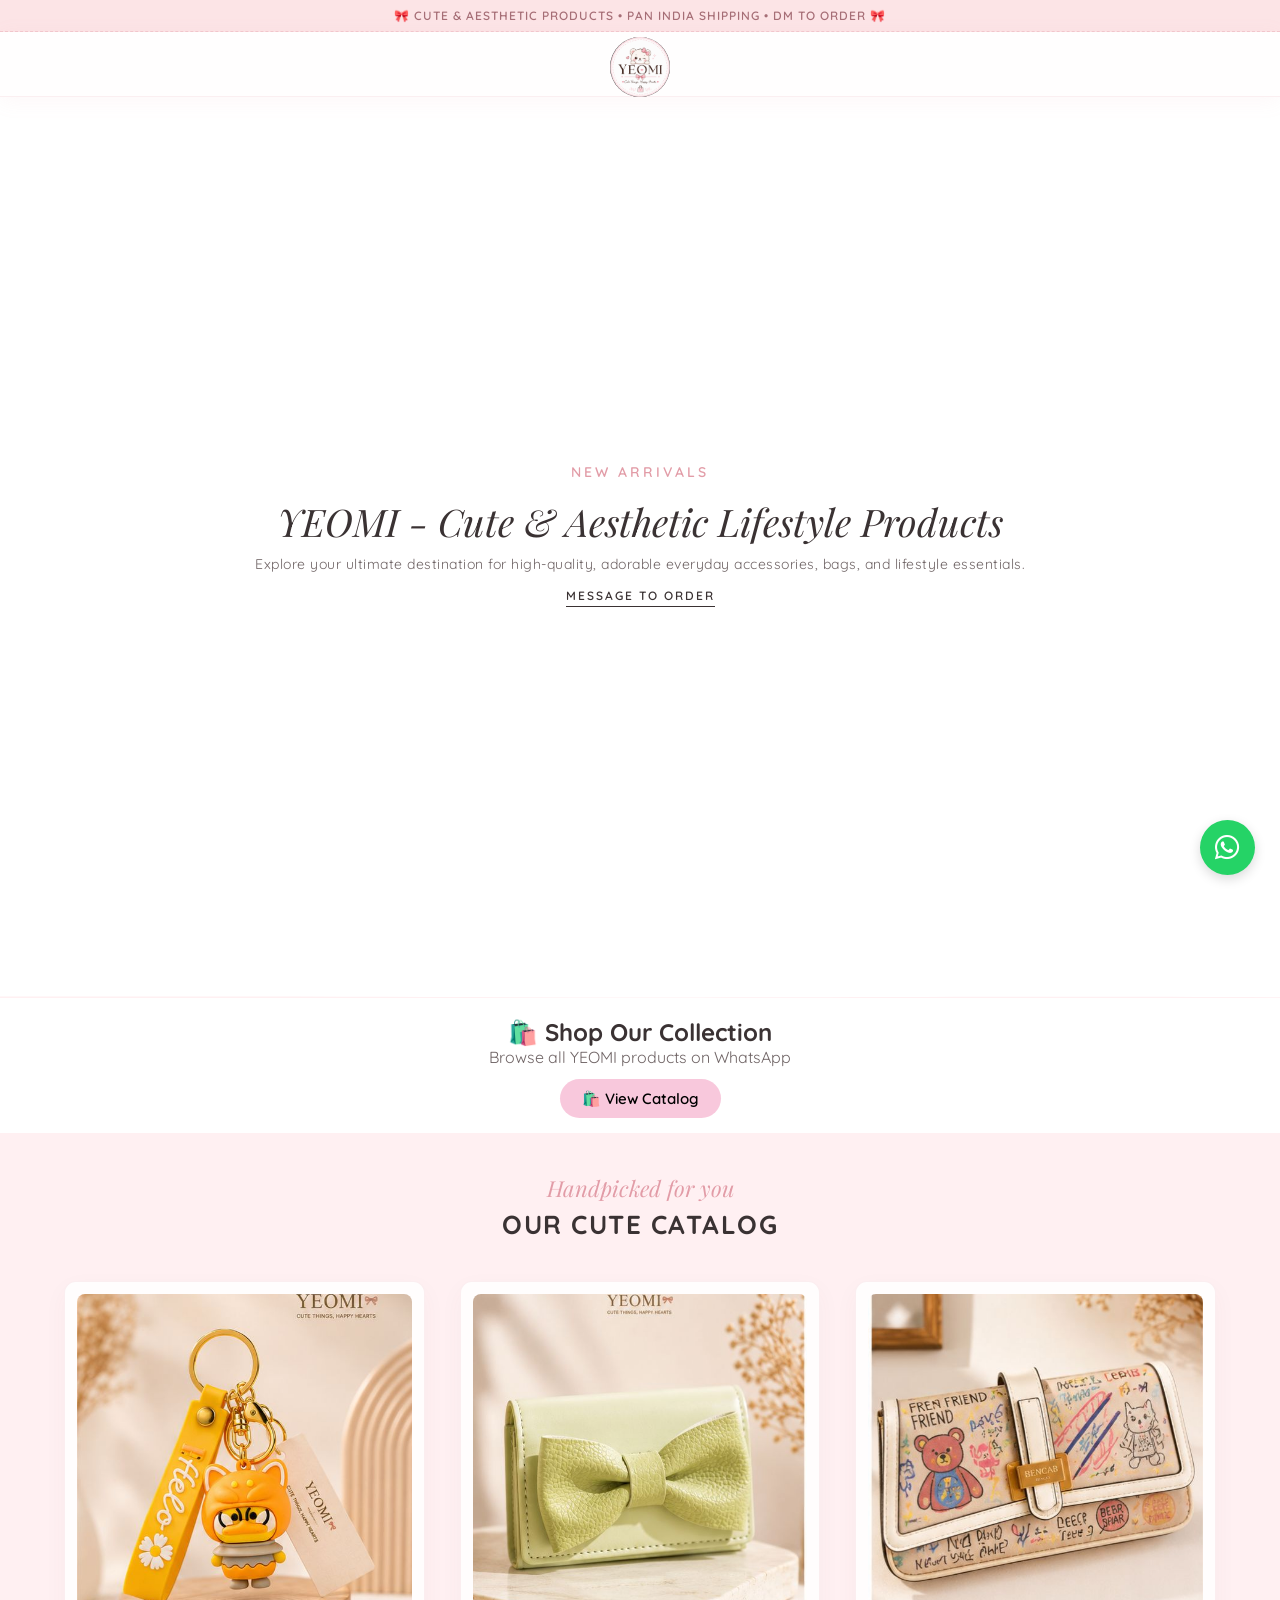
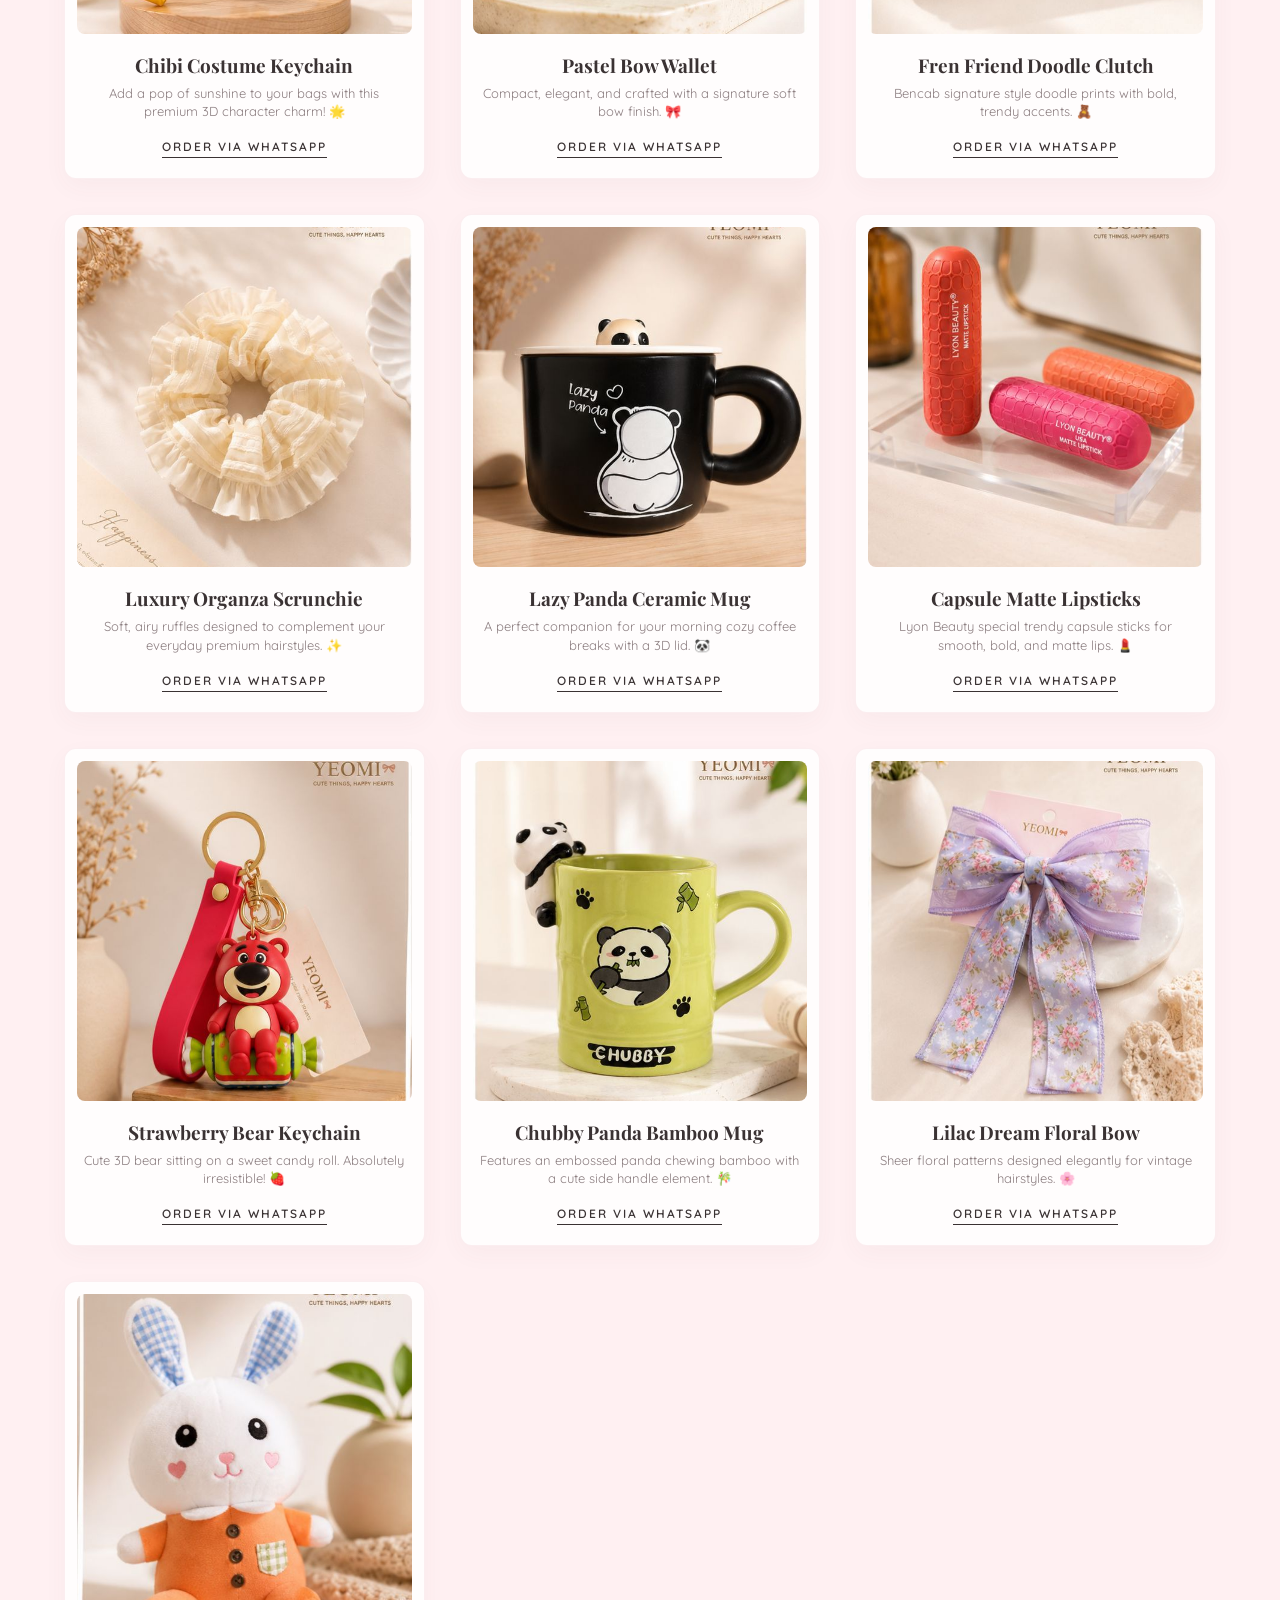
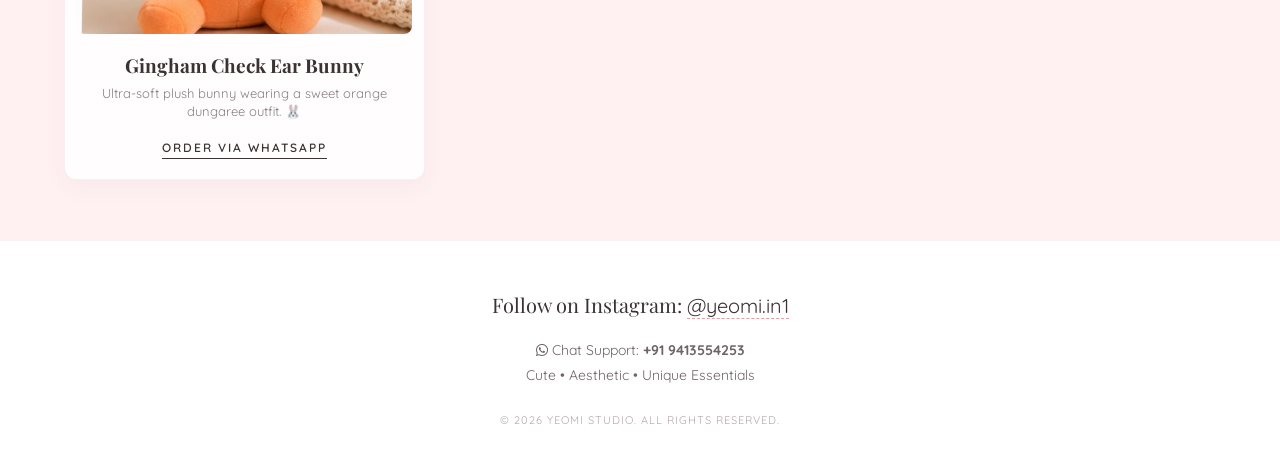
==== commit d96a9da0: "Update index.html" ====
--- a/index.html
+++ b/index.html
@@ -54,11 +54,11 @@
             border-bottom: 1px dashed rgba(226, 156, 167, 0.4);
         }
 
-        /* Header Layout */
+        /* Header Layout - PADDING ZERO FOR ZERO GAP */
         header {
             background: rgba(255, 255, 255, 0.9);
             backdrop-filter: blur(10px);
-            padding: 10px 5%; /* Padding kam ki taaki gap kam ho */
+            padding: 5px 5% 0px 5%; /* Niche ki padding khatam */
             display: flex;
             justify-content: center;
             align-items: center;
@@ -71,18 +71,19 @@
 
         .logo-container {
             text-align: center;
+            margin-bottom: -5px; /* Logo ko thoda niche kheंचा taaki gap na bache */
         }
 
         .brand-logo-img {
-            height: 65px;
+            height: 60px;
             object-fit: contain;
             border-radius: 50px;
         }
 
-        /* Hero Section (Gap Adjusted) */
+        /* Hero Section - GAP REDUCED TO MINIMUM */
         .hero-section {
             background: white;
-            padding: 30px 8% 60px; /* Top aur Bottom padding kam ki gap hatane ke liye */
+            padding: 10px 8% 35px; /* Top padding ekdum 10px kar di */
             text-align: center;
             position: relative;
             display: flex;
@@ -94,24 +95,24 @@
         .hero-section h1 {
             font-family: 'Playfair Display', serif;
             font-style: italic;
-            font-size: 42px;
+            font-size: 38px;
             font-weight: 400;
             color: var(--text-charcoal);
-            margin-bottom: 12px;
+            margin-bottom: 8px;
         }
 
         .hero-section p {
             font-size: 15px;
             color: #706566;
             max-width: 550px;
-            margin: 0 auto 20px;
+            margin: 0 auto 15px;
             letter-spacing: 0.5px;
         }
 
-        /* Torn border divider style */
+        /* Torn border divider style - ADJUSTED FOR CLOSER SECTIONS */
         .torn-divider {
             position: absolute;
-            bottom: 0;
+            bottom: -1px;
             left: 0;
             width: 100%;
             overflow: hidden;
@@ -123,23 +124,24 @@
             position: relative;
             display: block;
             width: calc(150% + 1.3px);
-            height: 25px; /* Height thodi kam ki */
+            height: 20px;
         }
 
         .torn-divider .shape-fill {
             fill: var(--bg-soft-pink);
         }
 
-        /* WhatsApp Catalog Section (Gap Adjusted) */
+        /* WhatsApp Catalog Section - FIXED TIGHT GAP */
         .catalog-callout {
             text-align: center;
-            padding: 30px 20px; /* Padding kam ki taaki gap balanced rahe */
+            padding: 20px 20px 15px; /* Padding kam ki taaki dono sections chipke rahein */
             background: white;
+            margin-top: 0;
         }
 
         /* Grid Section */
         .grid-container {
-            padding: 50px 5% 80px;
+            padding: 40px 5% 60px;
         }
 
         .section-header-tag {
@@ -157,7 +159,7 @@
             text-align: center;
             letter-spacing: 1.5px;
             text-transform: uppercase;
-            margin-bottom: 45px;
+            margin-bottom: 40px;
             color: var(--text-charcoal);
         }
 
@@ -300,18 +302,22 @@
 
         /* --- MOBILE RESPONSIVE FIXES --- */
         @media (max-width: 768px) {
+            header {
+                padding: 2px 5% 0px 5%; /* Mobile par header padding zero */
+            }
             .hero-section {
-                padding: 25px 20px 45px; /* Mobile par gap aur kam kar diya */
+                padding: 10px 15px 30px; /* Mobile par gap ekdum hataya */
             }
             .hero-section h1 {
-                font-size: 28px;
-                line-height: 1.3;
+                font-size: 26px;
+                line-height: 1.2;
             }
             .hero-section p {
-                font-size: 14px;
+                font-size: 13px;
+                margin-bottom: 12px;
             }
             .catalog-callout {
-                padding: 25px 15px;
+                padding: 15px 10px;
             }
             .product-grid {
                 grid-template-columns: 1fr;
@@ -336,7 +342,7 @@
 
     <!-- Hero Area -->
     <div class="hero-section">
-        <p style="text-transform: uppercase; font-size: 11px; letter-spacing: 3px; color: var(--accent-rose); font-weight: 600; margin-bottom: 5px;">New Arrivals</p>
+        <p style="text-transform: uppercase; font-size: 11px; letter-spacing: 3px; color: var(--accent-rose); font-weight: 600; margin-bottom: 2px;">New Arrivals</p>
         <h1>YEOMI - Cute & Aesthetic Lifestyle Products</h1>
         <p>Explore your ultimate destination for high-quality, adorable everyday accessories, bags, and lifestyle essentials.</p>
         <a href="https://wa.me/919413554253" target="_blank" class="action-link">Message To Order</a>
@@ -352,9 +358,9 @@
     <!-- WhatsApp Catalog Callout -->
     <section class="catalog-callout">
         <h2>🛍️ Shop Our Collection</h2>
-        <p style="color:#706566; margin-bottom: 15px;">Browse all YEOMI products on WhatsApp</p>
+        <p style="color:#706566; margin-bottom: 12px;">Browse all YEOMI products on WhatsApp</p>
         <a href="https://wa.me/c/919413554253" target="_blank">
-            <button style="background:#f8c8dc; color:#000; border:none; padding:12px 24px; border-radius:25px; font-size:16px; cursor:pointer; font-weight:600;">
+            <button style="background:#f8c8dc; color:#000; border:none; padding:10px 22px; border-radius:25px; font-size:15px; cursor:pointer; font-weight:600;">
                 🛍️ View Catalog
             </button>
         </a>
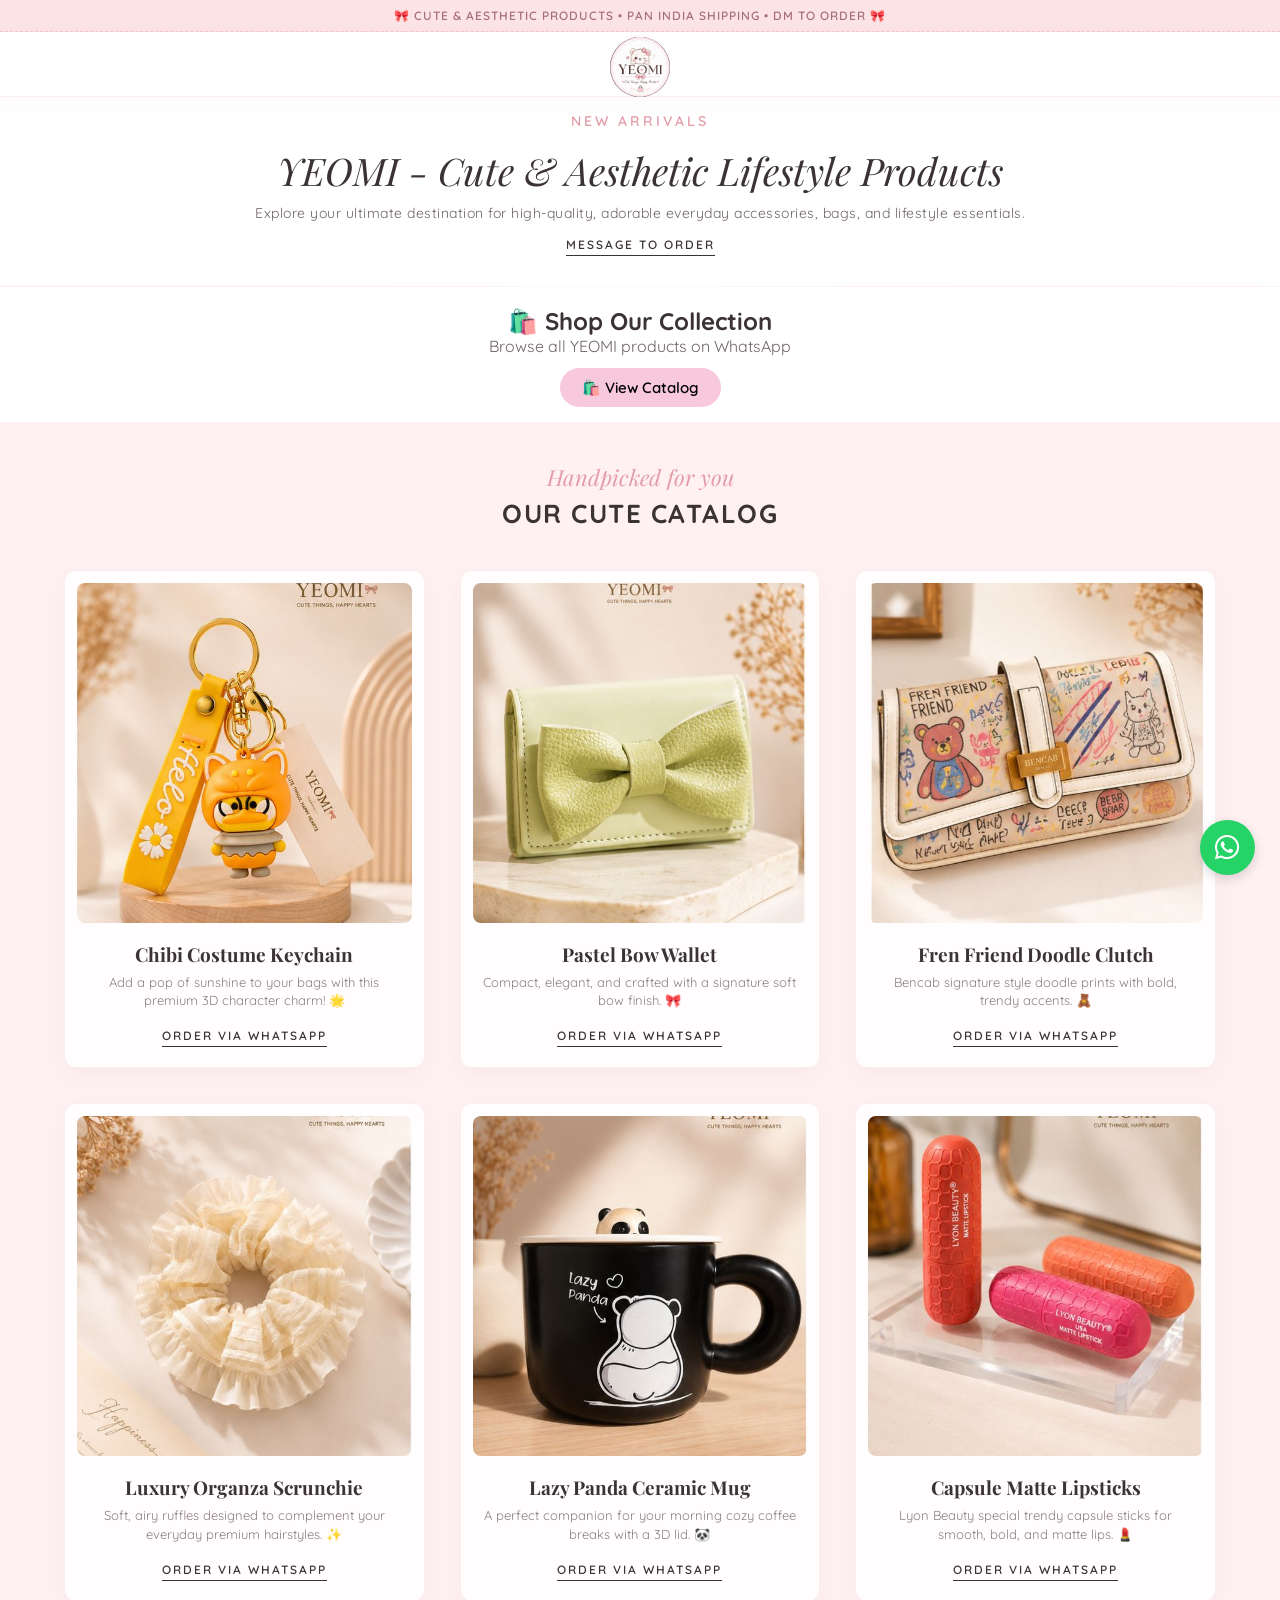
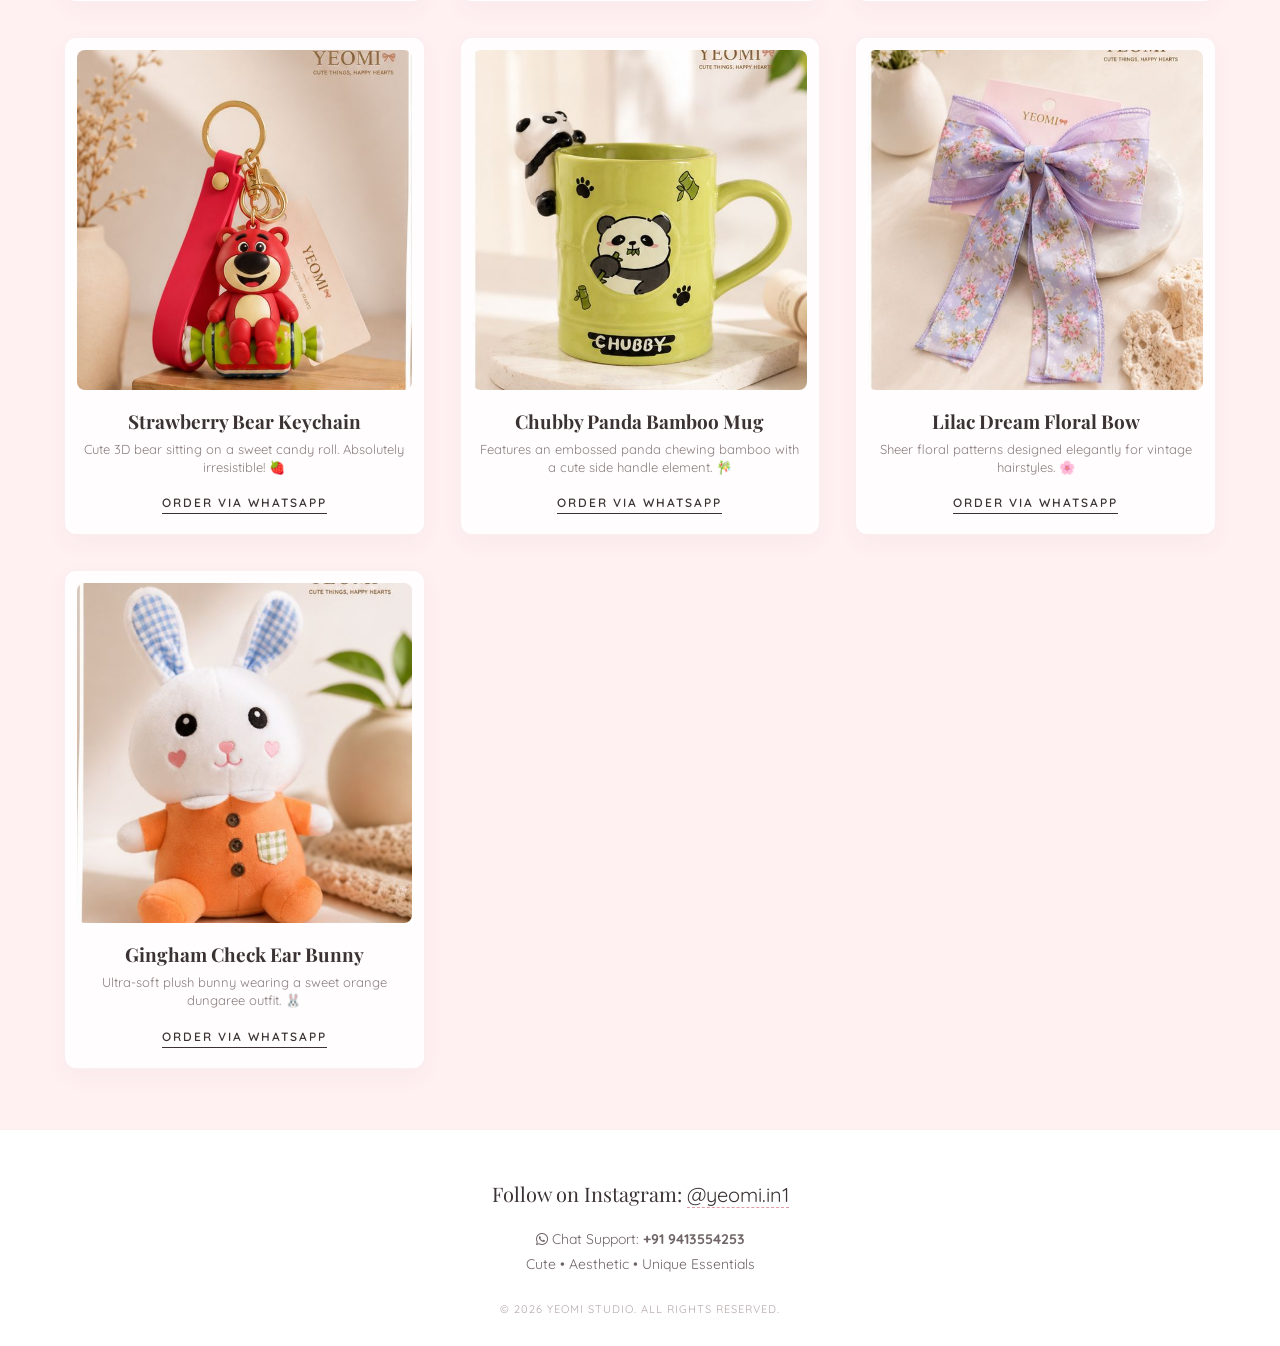
==== commit 4f948254: "Update index.html" ====
--- a/index.html
+++ b/index.html
@@ -54,11 +54,11 @@
             border-bottom: 1px dashed rgba(226, 156, 167, 0.4);
         }
 
-        /* Header Layout - PADDING ZERO FOR ZERO GAP */
+        /* Header Layout */
         header {
             background: rgba(255, 255, 255, 0.9);
             backdrop-filter: blur(10px);
-            padding: 5px 5% 0px 5%; /* Niche ki padding khatam */
+            padding: 5px 5% 0px 5% !important;
             display: flex;
             justify-content: center;
             align-items: center;
@@ -67,11 +67,12 @@
             z-index: 1000;
             border-bottom: 1px solid rgba(226, 156, 167, 0.15);
             box-shadow: 0 4px 20px rgba(226, 156, 167, 0.08);
+            height: auto !important;
         }
 
         .logo-container {
             text-align: center;
-            margin-bottom: -5px; /* Logo ko thoda niche kheंचा taaki gap na bache */
+            margin-bottom: -5px;
         }
 
         .brand-logo-img {
@@ -80,16 +81,18 @@
             border-radius: 50px;
         }
 
-        /* Hero Section - GAP REDUCED TO MINIMUM */
+        /* Hero Section - FIXED SCREEN HEIGHT ISSUES */
         .hero-section {
-            background: white;
-            padding: 10px 8% 35px; /* Top padding ekdum 10px kar di */
+            background: white !important;
+            padding: 15px 8% 30px !important; 
             text-align: center;
             position: relative;
-            display: flex;
+            display: flex !important;
             flex-direction: column;
             align-items: center;
             justify-content: center;
+            height: auto !important; /* Isse screen jitna bada gap khatam hoga */
+            min-height: unset !important; /* style.css ka bada height rule hatane ke liye */
         }
 
         .hero-section h1 {
@@ -109,7 +112,7 @@
             letter-spacing: 0.5px;
         }
 
-        /* Torn border divider style - ADJUSTED FOR CLOSER SECTIONS */
+        /* Torn border divider style */
         .torn-divider {
             position: absolute;
             bottom: -1px;
@@ -131,12 +134,14 @@
             fill: var(--bg-soft-pink);
         }
 
-        /* WhatsApp Catalog Section - FIXED TIGHT GAP */
+        /* WhatsApp Catalog Section */
         .catalog-callout {
             text-align: center;
-            padding: 20px 20px 15px; /* Padding kam ki taaki dono sections chipke rahein */
-            background: white;
-            margin-top: 0;
+            padding: 20px 20px 15px !important;
+            background: white !important;
+            margin-top: 0 !important;
+            height: auto !important;
+            min-height: unset !important;
         }
 
         /* Grid Section */
@@ -303,10 +308,13 @@
         /* --- MOBILE RESPONSIVE FIXES --- */
         @media (max-width: 768px) {
             header {
-                padding: 2px 5% 0px 5%; /* Mobile par header padding zero */
+                padding: 2px 5% 0px 5% !important;
+                height: auto !important;
             }
             .hero-section {
-                padding: 10px 15px 30px; /* Mobile par gap ekdum hataya */
+                padding: 10px 15px 25px !important;
+                height: auto !important;
+                min-height: unset !important;
             }
             .hero-section h1 {
                 font-size: 26px;
@@ -317,7 +325,9 @@
                 margin-bottom: 12px;
             }
             .catalog-callout {
-                padding: 15px 10px;
+                padding: 15px 10px !important;
+                height: auto !important;
+                min-height: unset !important;
             }
             .product-grid {
                 grid-template-columns: 1fr;
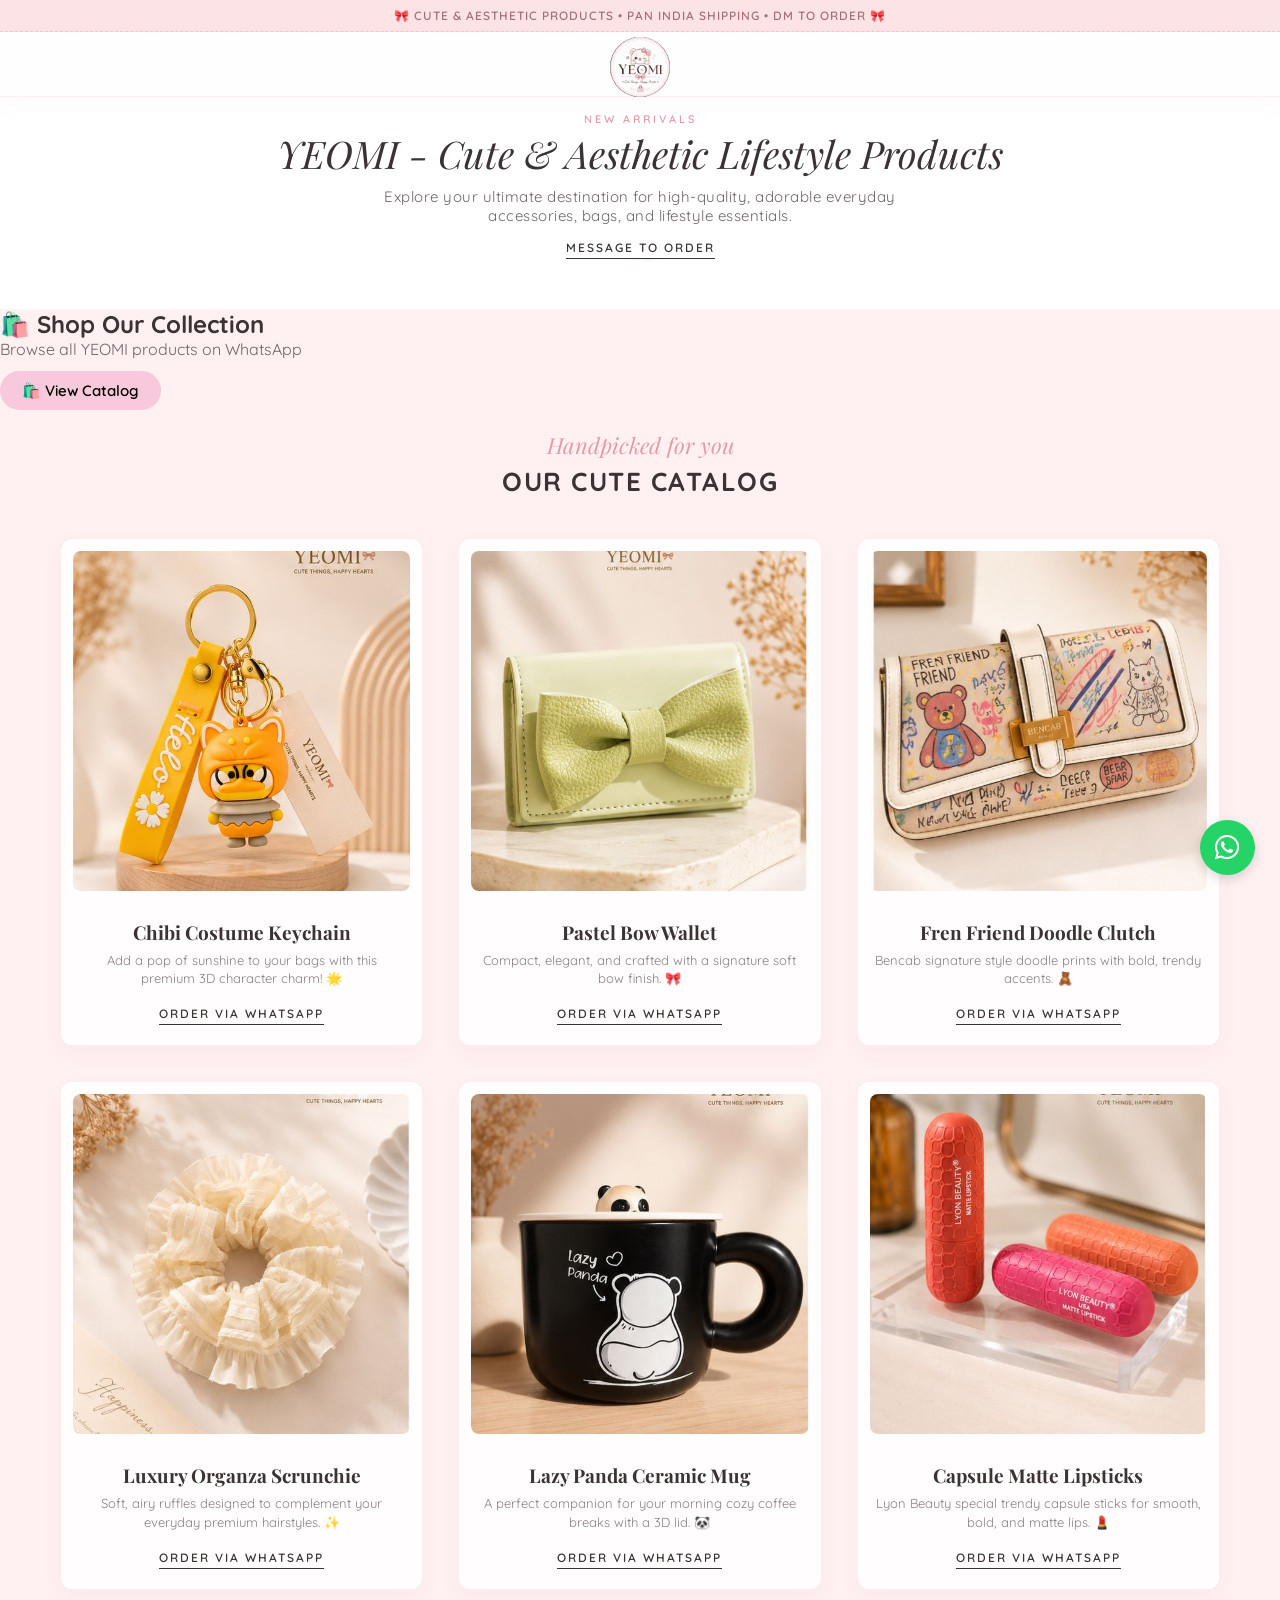
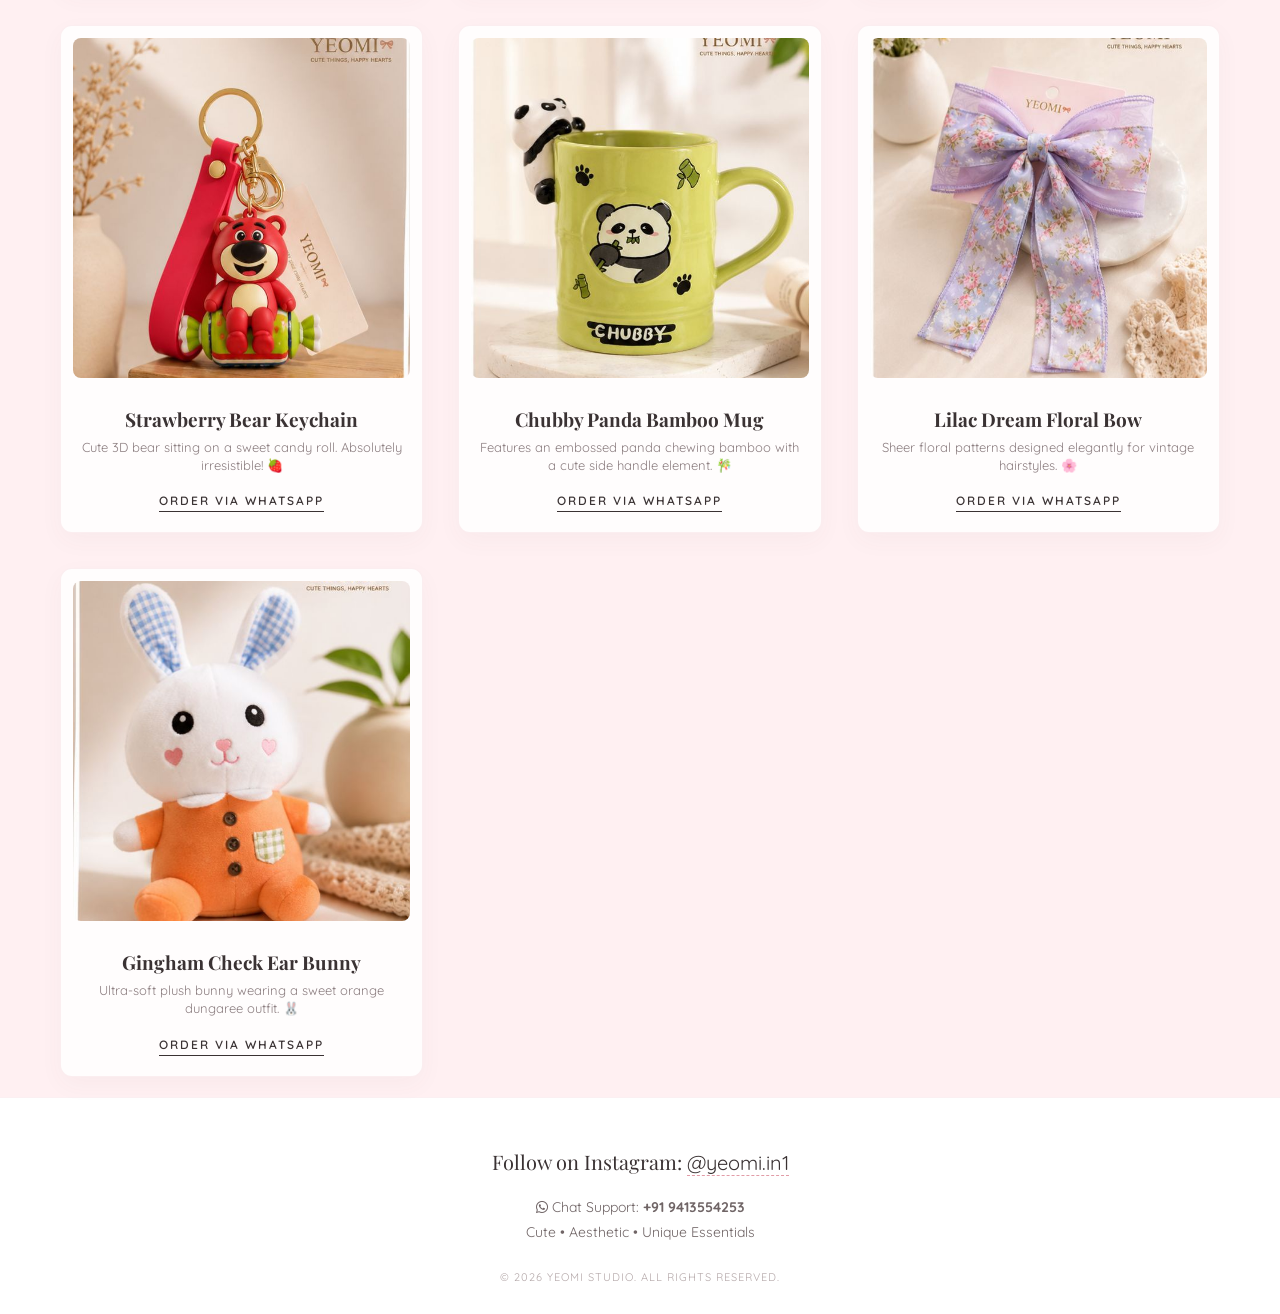
==== commit 3b386a15: "Update index.html" ====
--- a/index.html
+++ b/index.html
@@ -110,7 +110,28 @@
             max-width: 550px;
             margin: 0 auto 15px;
             letter-spacing: 0.5px;
-        }
+        }<section class="categories">
+    <h2>Shop By Category</h2>
+
+    <div class="cat-grid">
+        <button>Wallets</button>
+        <button>Handbags</button>
+        <button>Water Bottles</button>
+        <button>School Bags</button>
+        <button>Lunch Boxes</button>
+        <button>Hair Accessories</button>
+        <button>Coffee Mugs</button>
+        <button>Flower Vases</button>
+        <button>Sunglasses</button>
+        <button>Perfumes</button>
+        <button>Teddy Bears</button>
+        <button>Stationery</button>
+        <button>Toys</button>
+        <button>Home Appliances</button>
+    </div>
+</section><div class="shipping-banner">
+🚚 FREE SHIPPING ON ORDERS ABOVE ₹500
+</div>
 
         /* Torn border divider style */
         .torn-divider {
@@ -135,14 +156,30 @@
         }
 
         /* WhatsApp Catalog Section */
-        .catalog-callout {
-            text-align: center;
-            padding: 20px 20px 15px !important;
-            background: white !important;
-            margin-top: 0 !important;
-            height: auto !important;
-            min-height: unset !important;
-        }
+        <section class="categories">
+    <h2>Shop By Category</h2>
+
+    <div class="cat-grid">
+        <button>Wallets</button>
+        <button>Handbags</button>
+        <button>Water Bottles</button>
+        <button>School Bags</button>
+        <button>Lunch Boxes</button>
+        <button>Hair Accessories</button>
+        <button>Coffee Mugs</button>
+        <button>Flower Vases</button>
+        <button>Sunglasses</button>
+        <button>Perfumes</button>
+        <button>Teddy Bears</button>
+        <button>Stationery</button>
+        <button>Toys</button>
+        <button>Home Appliances</button>
+    </div>
+</section>
+
+<div class="shipping-banner">
+🚚 FREE SHIPPING ON ORDERS ABOVE ₹500
+</div>
 
         /* Grid Section */
         .grid-container {
--- a/style.css
+++ b/style.css
@@ -1,211 +1,92 @@
-
-/* Reset & Base Styles */
-* {
+/* General Layout */
+body {
+    background-color: #fdf0f5;
+    font-family: 'Quicksand', sans-serif;
     margin: 0;
     padding: 0;
+    overflow-x: hidden;
+}
+
+/* Fix for Product Grid - Isse side mein nahi bhagega */
+.grid-container {
+    padding: 20px;
+    width: 100%;
+    max-width: 1200px;
+    margin: 0 auto;
     box-sizing: border-box;
 }
 
-body {
-    background-color: #FDFBF7; /* Matte Creamy Ivory */
-    font-family: 'Montserrat', sans-serif;
-    color: #2C2520; /* Deep Charcoal Espresso */
-    overflow-x: hidden;
+.product-grid {
+    display: grid;
+    grid-template-columns: repeat(auto-fit, minmax(280px, 1fr));
+    gap: 20px;
+    width: 100%;
 }
 
-/* Navbar Styling */
-.navbar {
-    position: fixed;
-    top: 0;
-    left: 0;
-    width: 100%;
+.product-card {
+    background: white;
+    border-radius: 15px;
+    padding: 15px;
+    box-shadow: 0 4px 10px rgba(0,0,0,0.1);
     display: flex;
-    justify-content: space-between;
+    flex-direction: column;
     align-items: center;
-    padding: 25px 50px;
-    background-color: rgba(253, 251, 247, 0.85); /* Semi-transparent cream */
-    backdrop-filter: blur(10px);
-    z-index: 1000;
-    border-bottom: 1px solid rgba(44, 37, 32, 0.05);
 }
 
-.nav-links a, .nav-icons a {
-    text-decoration: none;
-    color: #2C2520;
-    font-size: 11px;
-    text-transform: uppercase;
-    letter-spacing: 2px;
-    margin-right: 30px;
-    font-weight: 300;
-    transition: opacity 0.3s ease;
+.image-box {
+    width: 100%;
+    height: 250px;
+    overflow: hidden;
+    border-radius: 10px;
+    margin-bottom: 10px;
 }
 
-.nav-links a:hover, .nav-icons a:hover {
-    opacity: 0.6;
+.image-box img {
+    width: 100%;
+    height: 100%;
+    object-fit: cover;
 }
 
-.brand-logo h1 {
-    font-family: 'Bodoni Moda', serif;
-    font-size: 28px;
-    font-weight: 400;
-    letter-spacing: 6px;
-    text-transform: uppercase;
+/* Mobile Responsive Fixes */
+@media (max-width: 768px) {
+    .product-grid {
+        grid-template-columns: 1fr; /* Mobile par 1 column */
+    }
+    
+    .grid-container {
+        padding: 10px;
+    }
+}.shipping-banner{
+background:#ffe7ef;
+text-align:center;
+padding:12px;
+font-weight:700;
+color:#d14d72;
+}
+.categories{
+text-align:center;
+padding:30px 20px;
+background:#fff;
 }
 
-/* Hero Section Styling */
-.hero-section {
-    position: relative;
-    width: 100%;
-    height: 100vh;
-    display: flex;
-    align-items: center;
-    justify-content: center;
-    text-align: center;
+.cat-grid{
+display:grid;
+grid-template-columns:repeat(auto-fit,minmax(140px,1fr));
+gap:10px;
+margin-top:20px;
 }
 
-.hero-image-wrapper {
-    position: absolute;
-    top: 0;
-    left: 0;
-    width: 100%;
-    height: 100%;
-    z-index: 1;
+.cat-grid button{
+padding:12px;
+border:none;
+border-radius:25px;
+background:#f8c8dc;
+font-weight:600;
+cursor:pointer;
+}.shipping-banner{
+background:#ffe7ef;
+text-align:center;
+padding:12px;
+font-weight:700;
+color:#d14d72;
 }
-
-.hero-img {
-    width: 100%;
-    height: 100%;
-    object-fit: cover; /* Responsively handles the image across devices */
-    filter: brightness(0.95); /* Makes the text overlay pop elegantly */
-}
-
-.hero-content {
-    position: relative;
-    z-index: 2;
-    max-width: 800px;
-    padding: 20px;
-}
-
-.hero-subtitle {
-    font-size: 12px;
-    letter-spacing: 4px;
-    text-transform: uppercase;
-    margin-bottom: 15px;
-    font-weight: 400;
-    opacity: 0.8;
-}
-
-.hero-title {
-    font-family: 'Bodoni Moda', serif;
-    font-size: 52px;
-    font-weight: 300;
-    letter-spacing: 2px;
-    margin-bottom: 35px;
-    font-style: italic;
-}
-
-.hero-btn {
-    display: inline-block;
-    text-decoration: none;
-    color: #2C2520;
-    font-size: 11px;
-    letter-spacing: 3px;
-    font-weight: 400;
-    padding: 12px 35px;
-    border: 1px solid #2C2520;
-    background: transparent;
-    transition: all 0.4s ease;
-}
-
-.hero-btn:hover {
-    background-color: #2C2520;
-    color: #FDFBF7;
-}
-
-/* Mobile Responsiveness */
-@media (max-width: 768px) {
-    .navbar {
-        padding: 20px;
-    }
-    .nav-links {
-        display: none; /* Premium mobile menus usually hide links into a burger icon */
-    }
-    .hero-title {
-        font-size: 36px;
-    }
-}.categories {
-  text-align: center;
-  padding: 40px 20px;
-}
-
-.categories h2 {
-  font-size: 30px;
-  margin-bottom: 25px;
-}
-
-.category-grid {
-  display: grid;
-  grid-template-columns: repeat(3, 1fr);
-  gap: 15px;
-}
-
-.category-grid a {
-  padding: 20px;
-  background: #fff;
-  border-radius: 15px;
-  text-decoration: none;
-  color: #333;
-  font-size: 18px;
-  box-shadow: 0 5px 15px rgba(0,0,0,0.1);
-}
-
-
-  .hero-section p {
-    font-size: 14px !important;
-    max-width: 100% !important; /* Text ko poori screen par sahi se adjust karega */
-    margin: 0 auto 15px !important;
-  }
-}
-/* Final Mobile Responsive Fix */
-@media (max-width: 768px) {
-  
-  /* Pure section ko ek line me lane ke liye */
-  .hero-section {
-    padding: 40px 20px 60px !important;
-    display: flex !important;
-    flex-direction: column !important; /* Sab ek ke niche ek aayega */
-    align-items: center !important;
-    justify-content: center !important;
-    text-align: center !important;
-    gap: 15px !important; /* Elements ke beech gap */
-  }
-
-  /* Is section ke andar jo bhi cheez ho (text, buttons, links) unhe seedha karne ke liye */
-  .hero-section *, 
-  .hero-section div, 
-  .hero-section span, 
-  .hero-section a {
-    position: static !important; /* Purani saari galat positions ko cancel karega */
-    display: block !important;
-    width: 100% !important;
-    max-width: 100% !important;
-    margin: 0 auto !important;
-    transform: none !important;
-    float: none !important;
-  }
-
-  /* Heading text size fix */
-  .hero-section h1 {
-    font-size: 30px !important;
-    line-height: 1.3 !important;
-    margin-bottom: 10px !important;
-  }
-
-  /* Description text fix */
-  .hero-section p {
-    font-size: 14px !important;
-    line-height: 1.5 !important;
-    color: #706566 !important;
-    margin-bottom: 15px !important;
-  }
-}
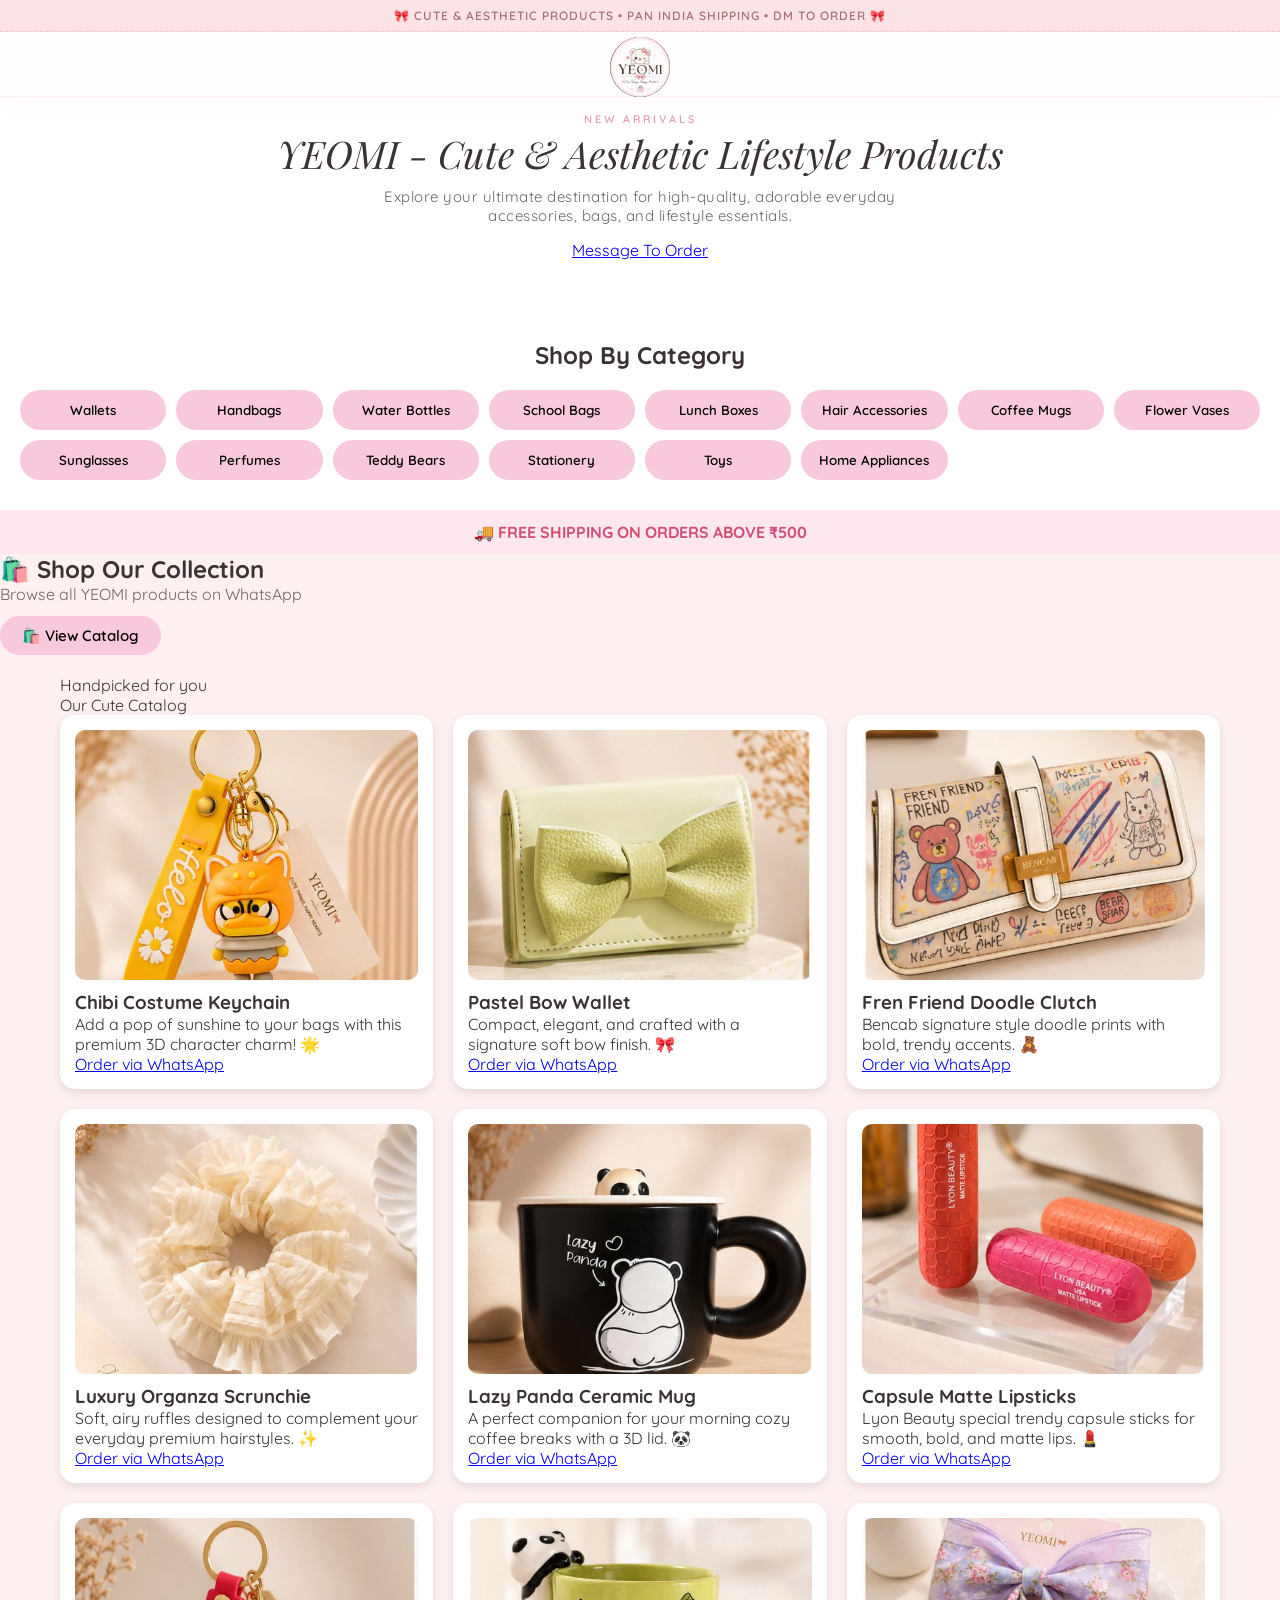
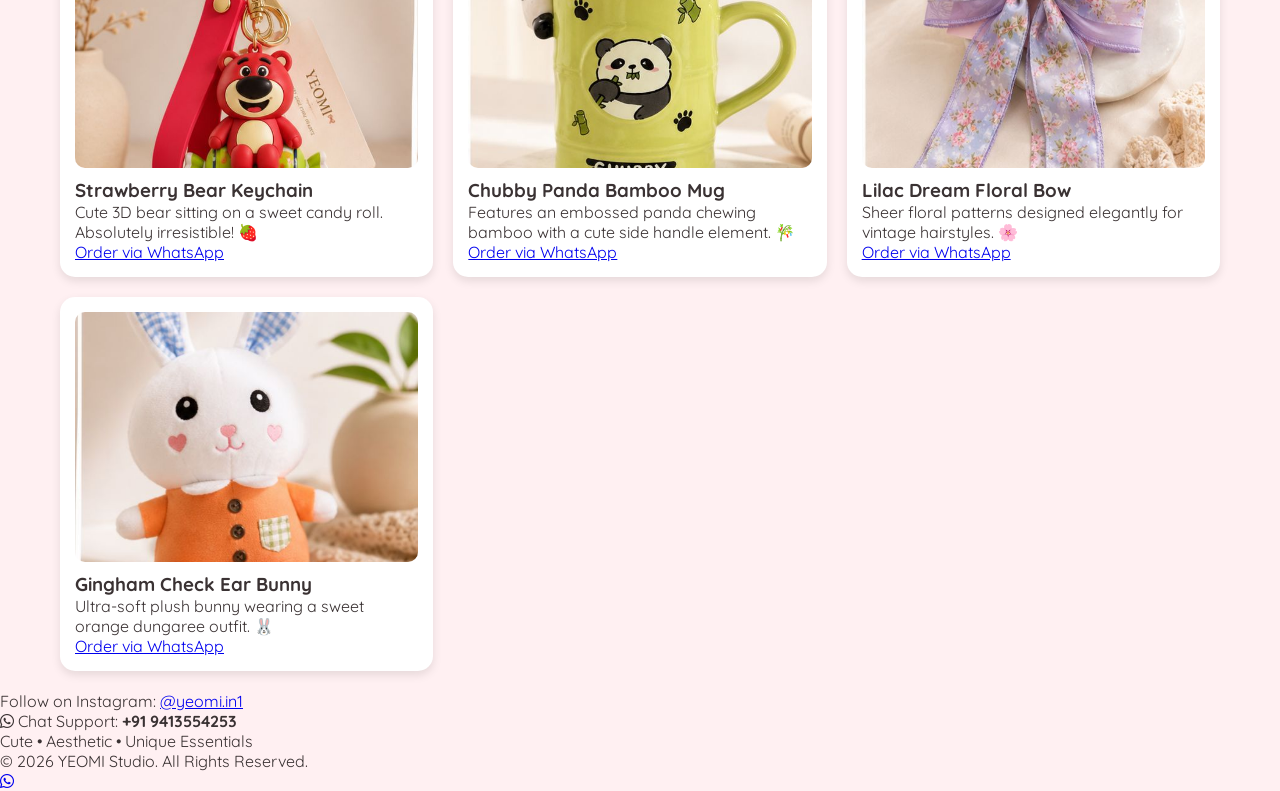
==== commit c853ab51: "Update index.html" ====
--- a/index.html
+++ b/index.html
@@ -110,28 +110,7 @@
             max-width: 550px;
             margin: 0 auto 15px;
             letter-spacing: 0.5px;
-        }<section class="categories">
-    <h2>Shop By Category</h2>
-
-    <div class="cat-grid">
-        <button>Wallets</button>
-        <button>Handbags</button>
-        <button>Water Bottles</button>
-        <button>School Bags</button>
-        <button>Lunch Boxes</button>
-        <button>Hair Accessories</button>
-        <button>Coffee Mugs</button>
-        <button>Flower Vases</button>
-        <button>Sunglasses</button>
-        <button>Perfumes</button>
-        <button>Teddy Bears</button>
-        <button>Stationery</button>
-        <button>Toys</button>
-        <button>Home Appliances</button>
-    </div>
-</section><div class="shipping-banner">
-🚚 FREE SHIPPING ON ORDERS ABOVE ₹500
-</div>
+        
 
         /* Torn border divider style */
         .torn-divider {
@@ -401,7 +380,30 @@
             </svg>
         </div>
     </div>
-
+<section class="categories">
+    <h2>Shop By Category</h2>
+
+    <div class="cat-grid">
+        <button>Wallets</button>
+        <button>Handbags</button>
+        <button>Water Bottles</button>
+        <button>School Bags</button>
+        <button>Lunch Boxes</button>
+        <button>Hair Accessories</button>
+        <button>Coffee Mugs</button>
+        <button>Flower Vases</button>
+        <button>Sunglasses</button>
+        <button>Perfumes</button>
+        <button>Teddy Bears</button>
+        <button>Stationery</button>
+        <button>Toys</button>
+        <button>Home Appliances</button>
+    </div>
+</section>
+
+<div class="shipping-banner">
+🚚 FREE SHIPPING ON ORDERS ABOVE ₹500
+</div>
     <!-- WhatsApp Catalog Callout -->
     <section class="catalog-callout">
         <h2>🛍️ Shop Our Collection</h2>
--- a/style.css
+++ b/style.css
@@ -83,10 +83,4 @@
 background:#f8c8dc;
 font-weight:600;
 cursor:pointer;
-}.shipping-banner{
-background:#ffe7ef;
-text-align:center;
-padding:12px;
-font-weight:700;
-color:#d14d72;
-}
+}.
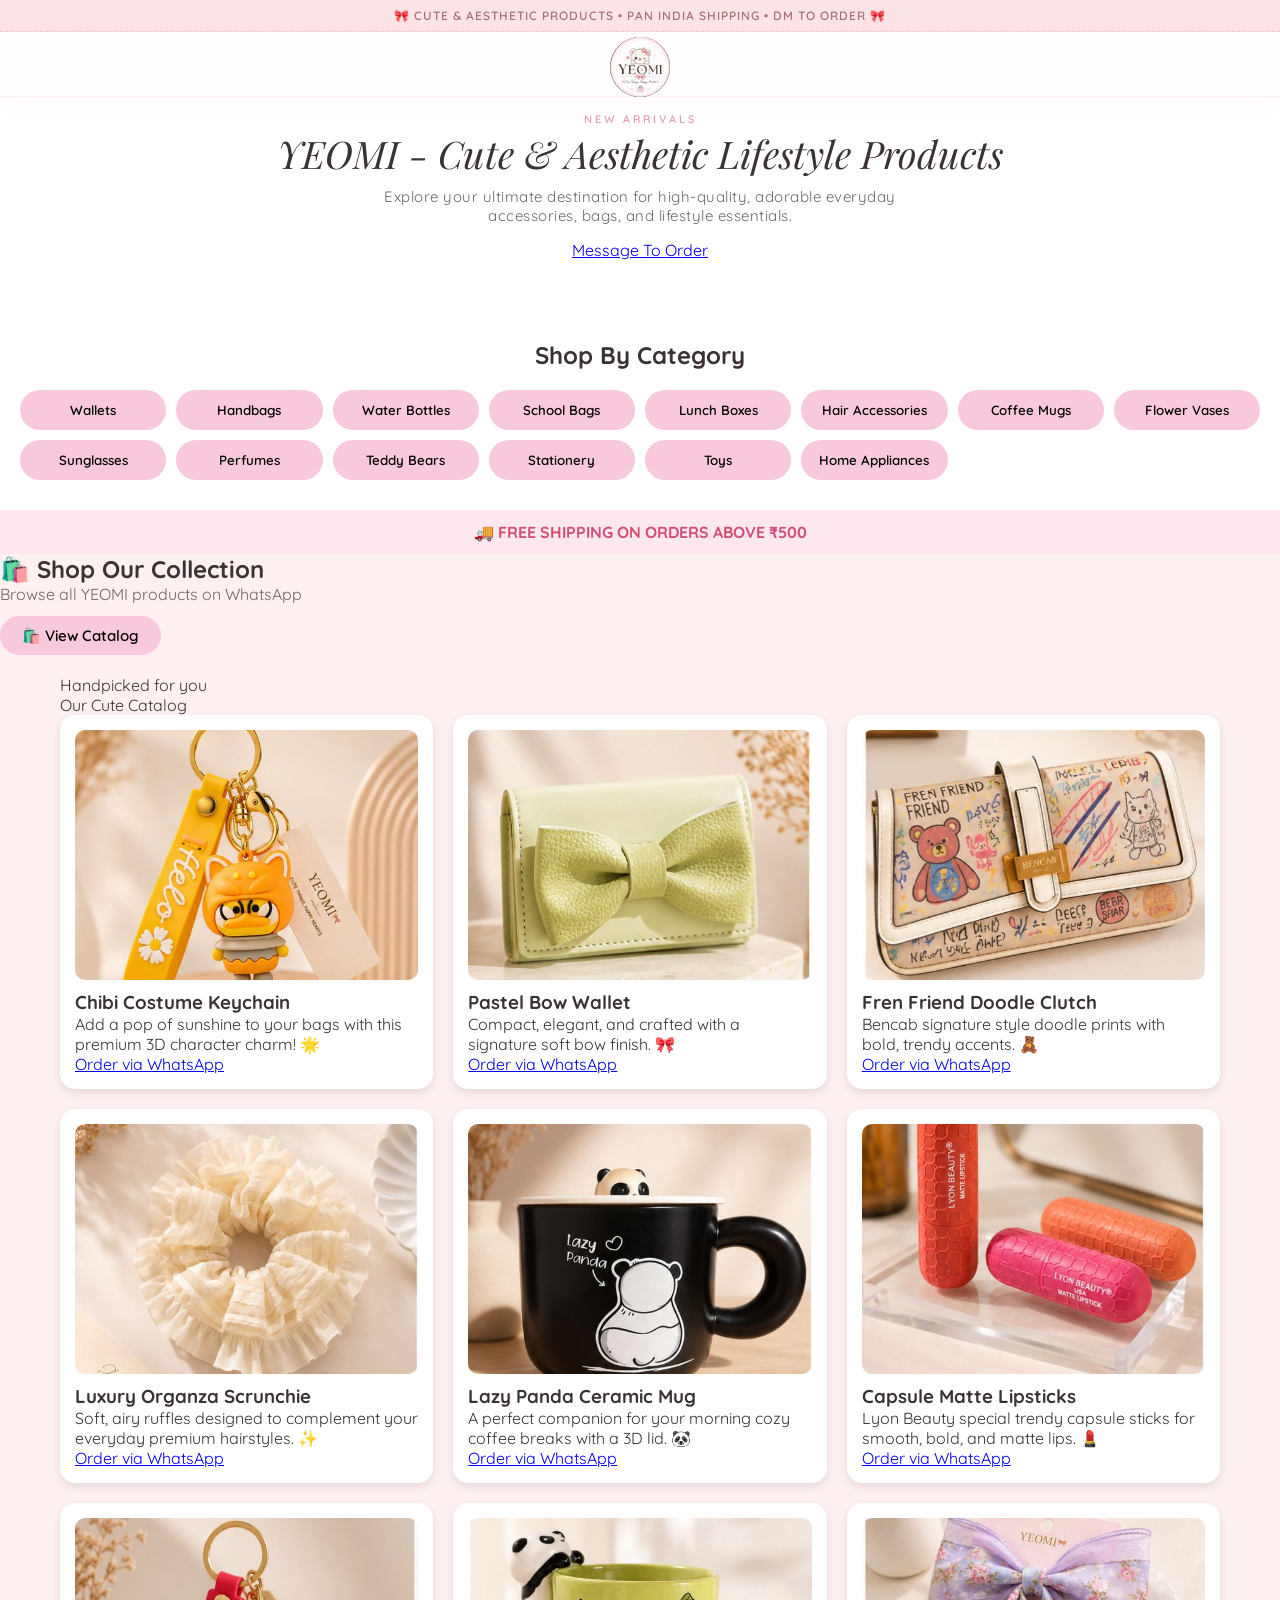
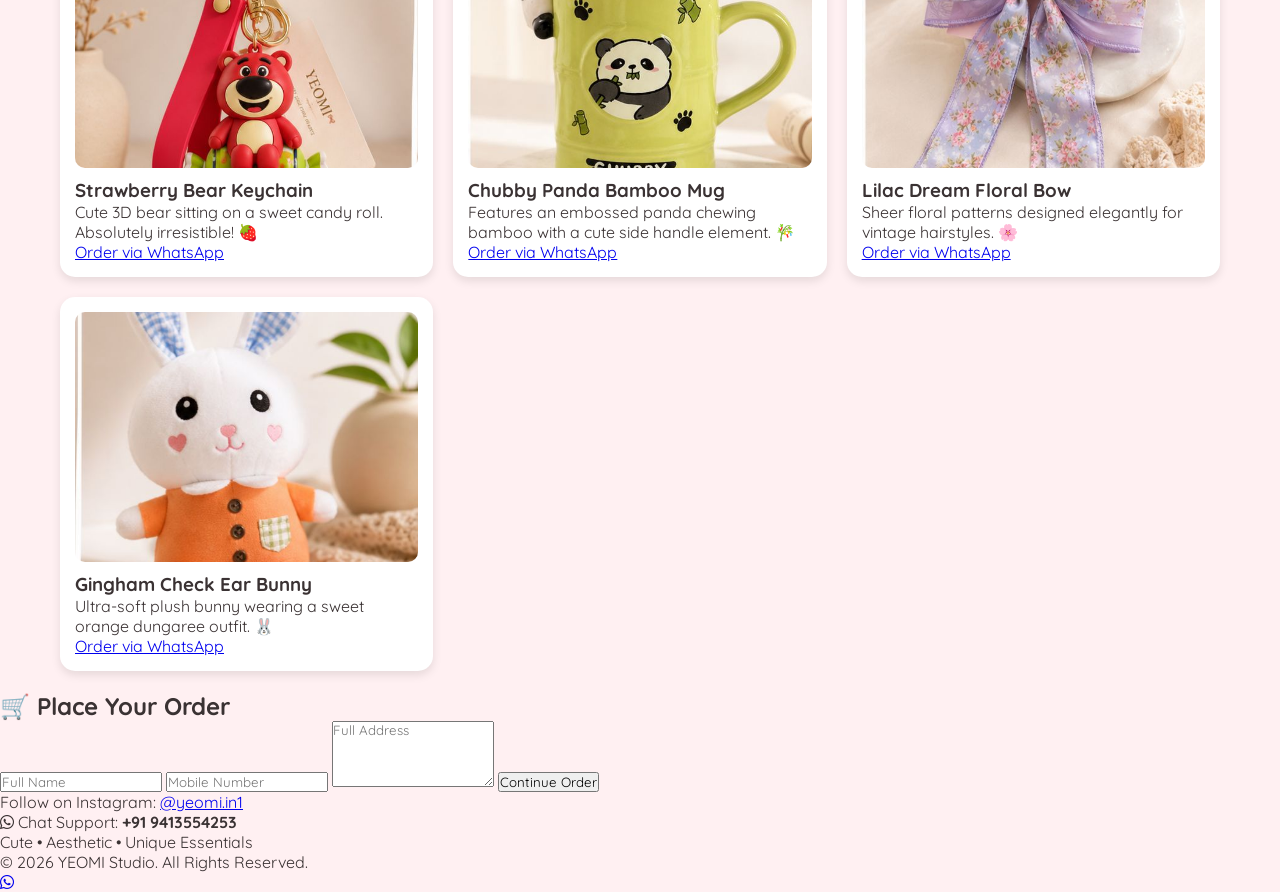
==== commit b27697c4: "Update index.html" ====
--- a/index.html
+++ b/index.html
@@ -319,7 +319,33 @@
             color: #B5A9AA;
             letter-spacing: 1px;
             text-transform: uppercase;
-        }
+        }.checkout-form,
+.payment-section{
+background:#fff;
+padding:20px;
+margin:20px;
+border-radius:15px;
+text-align:center;
+}
+
+.checkout-form input,
+.checkout-form textarea{
+width:100%;
+padding:12px;
+margin:8px 0;
+border:1px solid #ddd;
+border-radius:10px;
+box-sizing:border-box;
+}
+
+.pay-btn{
+background:#f8c8dc;
+border:none;
+padding:12px 20px;
+border-radius:25px;
+font-weight:700;
+cursor:pointer;
+}
 
         /* --- MOBILE RESPONSIVE FIXES --- */
         @media (max-width: 768px) {
@@ -542,7 +568,19 @@
             </div>
         </div>
     </div>
-
+<section class="checkout-form">
+    <h2>🛒 Place Your Order</h2>
+
+    <input type="text" placeholder="Full Name" required>
+
+    <input type="tel" placeholder="Mobile Number" required>
+
+    <textarea placeholder="Full Address" rows="4" required></textarea>
+
+    <button class="pay-btn">
+        Continue Order
+    </button>
+</section>
     <!-- Footer block -->
     <footer>
         <img src="IMG_6376.jpg" alt="YEOMI Footer Logo" class="footer-logo" onerror="this.style.display='none'">
